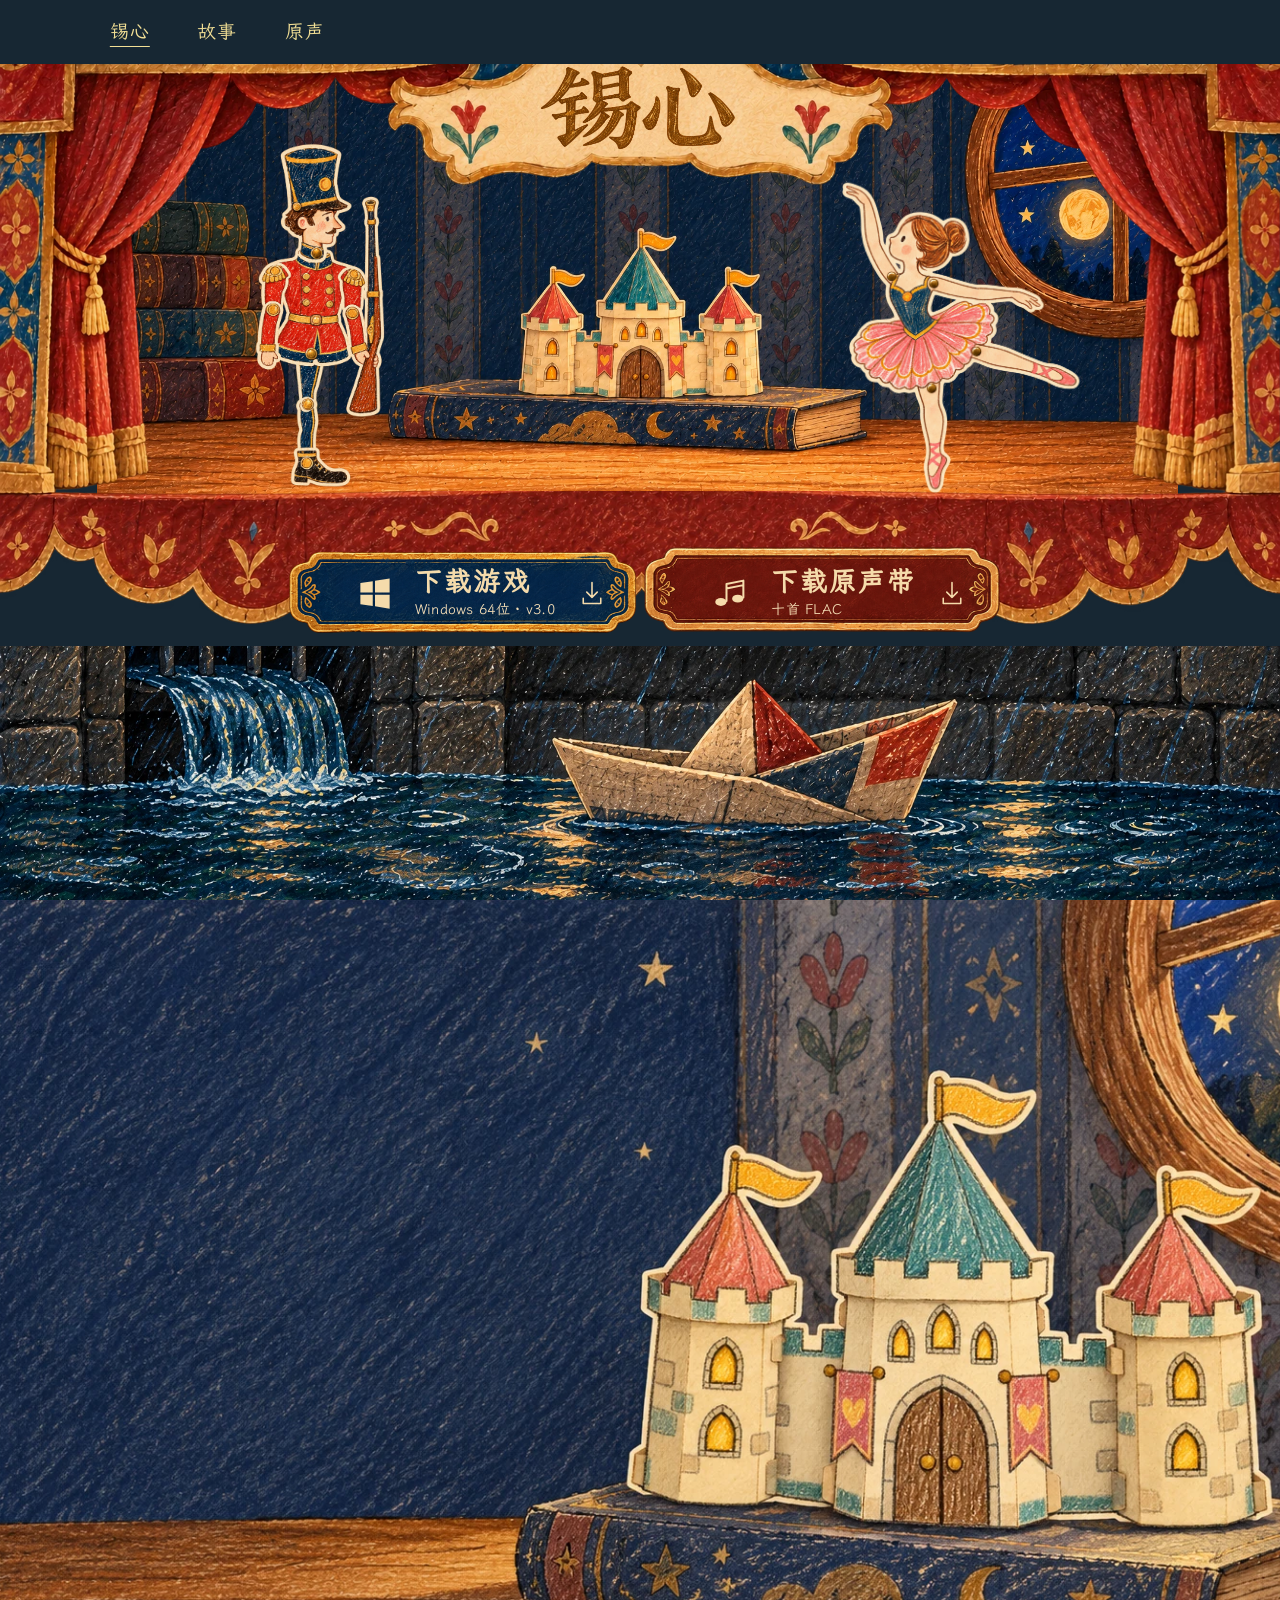
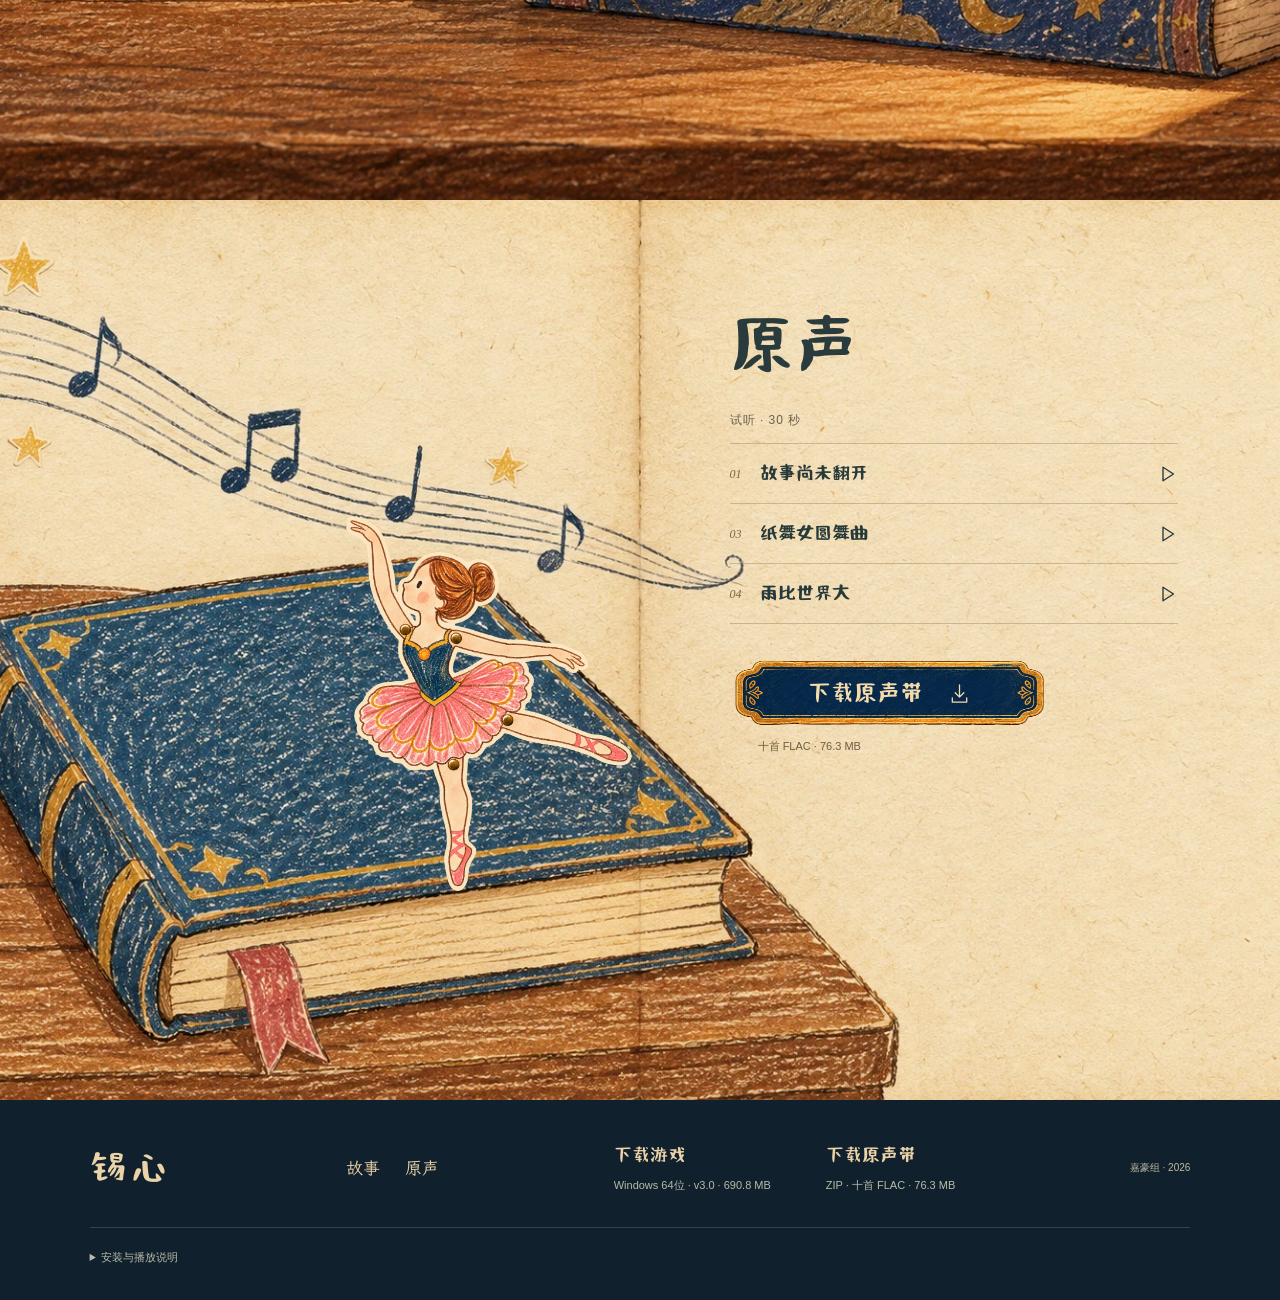
==== index.html @ aa1df41e "发布锡心游戏官网：绘本舞台、故事与十曲试听" ====
<!doctype html><html lang="zh-CN"><head><meta charset="utf-8"><meta name="viewport" content="width=device-width,initial-scale=1"><title>锡心</title><meta name="description" content="锡心 Windows 游戏与原声带下载。"><meta name="theme-color" content="#172733"><link rel="icon" href="assets/heart.webp"><link rel="preload" href="assets/fonts/nani-subset.woff2" as="font" type="font/woff2" crossorigin><link rel="stylesheet" href="style.css"><link rel="stylesheet" href="pages.css"><script src="app.js" defer></script></head><body><header class="site-header"><nav aria-label="主导航"><a href="index.html" aria-current="page">锡心</a><a href="story.html">故事</a><a href="soundtrack.html">原声</a></nav></header><a class="skip-link" href="#music">前往原声试听</a><main><div class="home-opening snap-screen"><section class="stage" id="home" aria-labelledby="game-title"><div role="img" aria-label="独腿锡兵与纸舞女，站在玩具房的纸城堡前"><picture><source srcset="assets/plates/toy-room.webp" type="image/webp"><img class="stage-room" src="assets/plates/toy-room.png" alt="" fetchpriority="high"></picture><picture><source srcset="assets/plates/soldier.webp" type="image/webp"><img class="stage-figure soldier" src="assets/plates/soldier.png" alt=""></picture><picture><source srcset="assets/plates/dancer.webp" type="image/webp"><img class="stage-figure dancer" src="assets/plates/dancer.png" alt=""></picture><picture><source srcset="assets/plates/stage-frame.webp" type="image/webp"><img class="stage-frame" src="assets/plates/stage-frame.png" alt=""></picture><picture><source srcset="assets/plates/stage-frame.webp" type="image/webp"><img class="stage-curtain curtain-left" src="assets/plates/stage-frame.png" alt=""></picture><picture><source srcset="assets/plates/stage-frame.webp" type="image/webp"><img class="stage-curtain curtain-right" src="assets/plates/stage-frame.png" alt=""></picture><div class="mobile-stage-crown" aria-hidden="true"><picture><source srcset="assets/plates/stage-frame.webp" type="image/webp"><img class="mobile-frame-crop" src="assets/plates/stage-frame.png" alt=""></picture></div></div><h1 class="stage-title" id="game-title"><span class="visually-hidden">锡心</span><picture aria-hidden="true"><source srcset="assets/theatre-title.webp" type="image/webp"><img src="assets/theatre-title.png" alt=""></picture></h1><a class="ticket ticket-game download-link" href="https://github.com/Sylvia-jiahao/tin_heart_website/releases/download/v3.0/%E9%94%A1%E5%BF%83-v3.0-%E5%AE%89%E8%A3%85%E7%A8%8B%E5%BA%8F.exe" data-download="game" download><picture><source srcset="assets/plates/game-ticket.webp" type="image/webp"><img src="assets/plates/game-ticket.png" alt=""></picture><svg class="icon system-icon" viewBox="0 0 32 32" aria-hidden="true"><path d="M3 7 14 5.5v10H3zm13-1.8L29 3v12.5H16zM3 17.5h11v10L3 26zm13 0h13V30l-13-2.2z"/></svg><span><strong>下载游戏</strong><small>Windows 64位 · v3.0</small></span><svg class="icon" viewBox="0 0 32 32" aria-hidden="true"><path d="M16 4v17m-6-6 6 6 6-6M6 22v6h20v-6"/></svg></a><a class="ticket ticket-ost download-link" href="https://github.com/Sylvia-jiahao/tin_heart_website/releases/download/v3.0/%E9%94%A1%E5%BF%83-%E6%B8%B8%E6%88%8F%E5%8E%9F%E5%A3%B0%E5%B8%A6-%E6%97%A0%E6%8D%9FFLAC.zip" data-download="soundtrack" download><picture><source srcset="assets/plates/ost-ticket.webp" type="image/webp"><img src="assets/plates/ost-ticket.png" alt=""></picture><svg class="icon music-icon" viewBox="0 0 32 32" aria-hidden="true"><path d="M12 23V8l15-3v15M12 12l15-3"/><ellipse cx="7" cy="24" rx="5" ry="3.5"/><ellipse cx="22" cy="21" rx="5" ry="3.5"/></svg><span><strong>下载原声带</strong><small>十首 FLAC</small></span><svg class="icon" viewBox="0 0 32 32" aria-hidden="true"><path d="M16 4v17m-6-6 6 6 6-6M6 22v6h20v-6"/></svg></a></section><div class="opening-water"><img src="assets/plates/sewer-preview.webp" alt="报纸船漂过灰蓝色的水道"></div></div><section class="journey snap-screen" id="journey" aria-label="纸城堡概念插画"><div class="water-peek"><img src="assets/cover-v2.webp" alt="月光下的纸城堡概念插画" loading="lazy"></div></section>
<section class="music snap-screen" id="music" aria-labelledby="music-title"><div class="music-illustration" aria-hidden="true"><img class="music-background" src="assets/music-v2.webp" alt="" loading="lazy"><picture><source srcset="assets/plates/dancer.webp" type="image/webp"><img class="music-dancer" src="assets/plates/dancer.png" alt="" loading="lazy"></picture></div><div class="music-content"><h2 id="music-title">原声</h2><p class="preview-note">试听 · 30 秒</p><div class="track-list"><button class="track" data-track="opening" aria-label="试听故事尚未翻开" aria-pressed="false"><span class="track-number">01</span><span>故事尚未翻开</span><span class="track-symbol"><svg class="icon" viewBox="0 0 32 32" aria-hidden="true"><path d="m12 7 14 9-14 9z"/></svg></span></button><button class="track" data-track="waltz" aria-label="试听纸舞女圆舞曲" aria-pressed="false"><span class="track-number">03</span><span>纸舞女圆舞曲</span><span class="track-symbol"><svg class="icon" viewBox="0 0 32 32" aria-hidden="true"><path d="m12 7 14 9-14 9z"/></svg></span></button><button class="track" data-track="rain" aria-label="试听雨比世界大" aria-pressed="false"><span class="track-number">04</span><span>雨比世界大</span><span class="track-symbol"><svg class="icon" viewBox="0 0 32 32" aria-hidden="true"><path d="m12 7 14 9-14 9z"/></svg></span></button></div><div class="player" hidden><p id="now-playing" role="status" aria-live="polite"></p><audio id="audio" controls preload="none" aria-label="原声带试听"></audio></div><a class="music-download download-link" href="https://github.com/Sylvia-jiahao/tin_heart_website/releases/download/v3.0/%E9%94%A1%E5%BF%83-%E6%B8%B8%E6%88%8F%E5%8E%9F%E5%A3%B0%E5%B8%A6-%E6%97%A0%E6%8D%9FFLAC.zip" data-download="soundtrack" download><picture><source srcset="assets/plates/game-ticket.webp" type="image/webp"><img src="assets/plates/game-ticket.png" alt="" loading="lazy"></picture><span>下载原声带</span><svg class="icon" viewBox="0 0 32 32" aria-hidden="true"><path d="M16 4v17m-6-6 6 6 6-6M6 22v6h20v-6"/></svg></a><p class="download-meta">十首 FLAC · <span class="ost-size">76.3 MB</span></p></div></section></main>
<footer><a class="footer-brand" href="#home">锡心</a><nav class="footer-pages" aria-label="页尾导航"><a href="story.html">故事</a><a href="soundtrack.html">原声</a></nav><div class="footer-downloads"><a class="download-link" data-download="game" href="https://github.com/Sylvia-jiahao/tin_heart_website/releases/download/v3.0/%E9%94%A1%E5%BF%83-v3.0-%E5%AE%89%E8%A3%85%E7%A8%8B%E5%BA%8F.exe" download>下载游戏<span>Windows 64位 · v3.0 · <span class="game-size">690.8 MB</span></span></a><a class="download-link" data-download="soundtrack" href="https://github.com/Sylvia-jiahao/tin_heart_website/releases/download/v3.0/%E9%94%A1%E5%BF%83-%E6%B8%B8%E6%88%8F%E5%8E%9F%E5%A3%B0%E5%B8%A6-%E6%97%A0%E6%8D%9FFLAC.zip" download>下载原声带<span>ZIP · 十首 FLAC · <span class="ost-size">76.3 MB</span></span></a></div><span class="credit">嘉豪组 · 2026</span><details class="install-notes"><summary>安装与播放说明</summary><p>游戏：下载后运行安装程序，按向导完成安装。<br>原声带：解压 ZIP 后播放 FLAC，封面与播放列表随包附上。</p></details></footer>
<p class="download-toast" role="status" aria-live="polite"></p></body></html>
---- style.css ----
@font-face{font-family:TinHeartHand;src:url("assets/fonts/nani-subset.woff2") format("woff2");font-display:swap}@font-face{font-family:TinHeartWen;src:url("assets/fonts/wenkai-subset.woff2") format("woff2");font-display:swap}
:root{--night:#172733;--red:#75251b;--paper:#f5dbab;--gold:#e1ad58;--brown:#704111;--hand:TinHeartHand,TinHeartWen,serif;--body:"Microsoft YaHei",sans-serif;color-scheme:dark}
*{box-sizing:border-box}html{scroll-behavior:smooth;scroll-padding-top:24px;scrollbar-color:#ad733e #172733}body{margin:0;background:var(--night);color:var(--paper);font:14px/1.8 var(--body)}a{color:inherit;text-decoration:none}button{font:inherit;color:inherit;cursor:pointer}img{display:block;max-width:100%}a,button{touch-action:manipulation;-webkit-tap-highlight-color:transparent}a:focus-visible,button:focus-visible,summary:focus-visible{outline:3px solid var(--paper);outline-offset:5px}::selection{background:#e1ad58;color:#172733}
.stage{height:min(50.441vw,80.65svh);min-height:480px;position:relative;isolation:isolate;background:#172733;overflow:visible}
.stage-room{position:absolute;left:7.57%;top:10.63%;width:84.49%;height:66.25%;object-fit:fill;z-index:0}
.stage-frame{position:absolute;inset:0;width:100%;height:100%;object-fit:fill;z-index:3;pointer-events:none}
.stage-figure{position:absolute;object-fit:contain;z-index:2;pointer-events:none}
.soldier{left:18.41%;top:20.75%;width:12.61%;height:56.5%}.dancer{left:63.3%;top:27%;width:22.07%;height:50.75%}
.stage-title{position:absolute;left:40.98%;top:9.6%;width:17.15%;height:14%;display:flex;align-items:center;justify-content:center;z-index:4;margin:0;color:var(--brown);font:normal clamp(65px,8.3vw,155px)/1 var(--hand);white-space:nowrap}
.stage-nav a{position:absolute;top:2.5%;height:4.4%;display:flex;align-items:center;justify-content:center;z-index:5;font:clamp(14px,1.55vw,25px)/1 var(--hand);min-height:32px}
.nav-home{left:8.58%;width:4.04%}.nav-journey{left:16.52%;width:4.16%}.nav-music{left:23.58%;width:4.16%}.stage-nav a:hover{color:#fff3ce}
.ticket{position:absolute;top:83.375%;width:28.12%;height:16.875%;z-index:5;display:flex;align-items:center;justify-content:center;gap:clamp(12px,1.4vw,24px);text-align:left;transition:filter .2s,translate .2s}
.ticket-game{left:22.13%}.ticket-ost{left:50.13%}.ticket>img{position:absolute;inset:0;width:100%;height:100%;z-index:-1;object-fit:fill}.ticket:hover{filter:brightness(1.12);translate:0 -3px}.ticket strong{font:normal clamp(19px,2.1vw,34px)/1.2 var(--hand)}.ticket small{display:block;font:clamp(9px,.85vw,13px)/1.7 var(--body);letter-spacing:.02em;margin-top:3px;color:#f6deb6}.icon{width:27px;height:27px;fill:none;stroke:currentColor;stroke-width:1.8;stroke-linecap:round;stroke-linejoin:round;flex-shrink:0}
.water-peek{height:19.35svh;min-height:120px;position:relative;overflow:hidden;background:#1d2a30}.water-peek img{width:100%;height:100%;object-fit:cover;object-position:center 48%}
@media(max-width:760px){.stage{height:82svh;min-height:610px;max-height:820px}.stage-room{left:5%;width:90%;height:67%;top:10%;object-fit:cover;object-position:51%}.stage-title{left:26%;top:8%;width:48%;height:16%;font-size:64px}.stage-nav a{top:1.1%;height:44px;font-size:17px}.nav-home{left:9%;width:15%}.nav-journey{left:39%;width:16%}.nav-music{left:75%;width:16%}.soldier{left:14%;top:auto;bottom:24%;width:28%;height:43%}.dancer{left:48%;top:auto;bottom:24%;width:43%;height:40%}.ticket{left:12%;width:76%;height:11%;top:auto;gap:15px}.ticket-game{bottom:10.6%}.ticket-ost{bottom:-.1%}.ticket strong{font-size:23px}.ticket small{font-size:9px;margin-top:2px}.ticket .icon{width:23px;height:23px}.water-peek{height:18svh;min-height:130px}.water-peek img{object-position:57% 48%}}
@media(prefers-reduced-motion:reduce){html{scroll-behavior:auto}*,*::before,*::after{animation:none!important;transition:none!important}}

.stage-nav a{font-family:TinHeartWen,serif;color:#f2df95;letter-spacing:1px}.nav-home:after{content:"";position:absolute;bottom:-4px;left:8%;width:84%;height:1px;background:#d9ae58}.stage-title{color:#824a0c}.ticket{display:grid;grid-template-columns:36px 1fr 28px;column-gap:22px;padding:0 14%;box-sizing:border-box}.ticket strong{font-family:TinHeartWen,serif;line-height:1.1;white-space:nowrap;letter-spacing:1px}.ticket small{font:clamp(10px,1.1vw,18px)/1.1 Georgia,TinHeartWen,serif;margin-top:3px;white-space:nowrap}.ticket .icon{width:100%;max-width:36px;height:auto;aspect-ratio:1}.system-icon{fill:currentColor;stroke:none}.music-icon ellipse{fill:currentColor;stroke:none}.ticket{padding:0 3.8vw}@media(max-width:760px){.ticket{grid-template-columns:25px 1fr 22px;column-gap:14px;padding:0 13%;}.ticket small{font-size:11px}.ticket strong{font-size:23px}.stage-nav a{letter-spacing:0}.nav-home:after{bottom:2px}}

.stage-nav a{font-family:TinHeartWen,serif;font-size:clamp(14px,1.5vw,25px)}.ticket{padding:0 2.9vw 0 5.74vw}.ticket strong{font-family:TinHeartWen,serif;letter-spacing:2px}@media(max-width:760px){.stage-nav a{font-size:17px}.ticket{padding:0 13%}.ticket strong{letter-spacing:0}}

main{overflow-x:clip}.stage picture,.music-illustration picture{display:contents}.ticket img{position:absolute;inset:0;width:100%;height:100%;z-index:-1;object-fit:fill}.skip-link{position:fixed;top:-80px;left:20px;z-index:40;padding:10px 18px;background:var(--paper);color:var(--night)}.skip-link:focus{top:10px}
.journey{background:#172733}.journey-nav{display:flex;align-items:center;justify-content:space-between;max-width:1120px;margin:auto;padding:36px 40px 42px;gap:40px}.journey-nav h2{font:normal 42px/1.2 var(--hand);margin:0}.art-open{display:flex;align-items:center;gap:28px;border:0;background:none;padding:12px 0;color:#efcf9b;font:22px/1.4 var(--hand)}.art-open:hover{color:#fff0cd}.art-open .icon{width:20px;height:20px}
.music{position:relative;isolation:isolate;height:85svh;min-height:720px;max-height:920px;background:#f1e4c2;color:#293b3c;overflow:hidden;color-scheme:light}.music-illustration{position:absolute;inset:0;z-index:-1}.music-background{position:absolute;inset:0;width:100%;height:100%;object-fit:cover}.music-dancer{position:absolute;height:44%;width:auto;left:24%;bottom:22%;object-fit:contain}.music-content{position:absolute;left:57%;right:8%;top:12%}.music h2{font:normal 64px/1.2 var(--hand);margin:0 0 25px}.preview-note{font-size:12px;color:#6a604b;letter-spacing:1px;margin:0 0 12px}.track-list{border-top:1px solid #92795366}.track{display:flex;align-items:center;width:100%;text-align:left;gap:18px;padding:16px 0;background:none;border:0;border-bottom:1px solid #92795366;color:#273a3a;font:18px/1.5 var(--hand);min-height:60px}.track:hover,.track.is-playing{color:#9a3829}.track-number{font:italic 12px/1 Georgia,serif;color:#7c6545}.track-symbol{margin-left:auto;display:flex}.track-symbol .icon{width:24px;height:24px}.player{margin-top:12px}.player p{font:12px/1.4 var(--body);margin:0 0 7px;color:#65523b}.player audio{width:100%;height:34px;accent-color:#8d3528}.music-download{display:flex;align-items:center;justify-content:center;position:relative;isolation:isolate;width:min(100%,320px);min-height:86px;gap:25px;color:var(--paper);font:23px/1 var(--hand);margin:26px 0 0;transition:filter .2s}.music-download img{position:absolute;inset:0;width:100%;height:100%;object-fit:fill;z-index:-1}.music-download picture{display:contents}.music-download .icon{width:23px;height:23px}.music-download:hover{filter:brightness(1.12)}.download-meta{font:11px/1.5 var(--body);color:#6e5d42;margin:2px 0 0 28px}
footer{display:flex;align-items:center;justify-content:space-between;flex-wrap:wrap;gap:32px;padding:42px 7% 27px;background:#10212d;color:#ecd2a8}.footer-brand{font:normal 36px/1 var(--hand);letter-spacing:5px}.footer-downloads{display:flex;gap:55px}.footer-downloads>a{font:18px/1.5 var(--hand)}.footer-downloads>a:hover{color:#fff2d8}.footer-downloads>a>span{display:block;color:#b9baa9;font:10px/1.7 var(--body);margin-top:7px}.credit{font-size:10px;color:#c0baa2}.install-notes{flex-basis:100%;border-top:1px solid #b39b7244;padding-top:15px;color:#b9baa9}.install-notes summary{font-size:11px;cursor:pointer;width:max-content;min-height:30px;padding:5px 0;list-style-position:inside}.install-notes p{font-size:12px;line-height:2;color:#d0c2a6;margin:8px 0}
dialog{width:min(1200px,94vw);max-height:94svh;overflow:auto;background:#152834;color:var(--paper);border:1px solid #b7986377;padding:18px 24px 10px}dialog::backdrop{background:#08151bea}.dialog-heading{display:flex;align-items:center;justify-content:space-between;gap:20px;margin-bottom:14px}.dialog-heading h2{font:normal 26px/1.3 var(--hand);margin:0}.dialog-heading button,.dialog-bottom button{display:grid;place-items:center;min-width:44px;min-height:44px;background:none;border:0;color:var(--paper)}.dialog-heading button:hover,.dialog-bottom button:hover{color:var(--gold)}.lightbox-image{width:100%;max-height:72svh;object-fit:contain}.dialog-bottom{display:flex;align-items:center;justify-content:space-between;margin-top:7px}.dialog-bottom p{font-size:10px;color:#c6b594;margin:0;letter-spacing:2px}.download-toast{position:fixed;bottom:22px;left:50%;transform:translate(-50%,14px);background:#10212df5;color:#f5dbab;border:1px solid #cfac7280;padding:12px 20px;margin:0;z-index:30;max-width:90vw;opacity:0;pointer-events:none;transition:opacity .25s,transform .25s;font-size:12px;text-align:center}.download-toast.show{opacity:1;transform:translate(-50%,0)}

@media(max-width:1050px) and (min-width:761px){.music-content{left:56%;right:5%}.music h2{font-size:55px}.track{font-size:17px;gap:11px}.footer-downloads{gap:30px}.journey-nav{padding-left:7%;padding-right:7%}}
@media(max-width:760px){.journey-nav{padding:30px 24px 34px;gap:15px 25px;flex-wrap:wrap}.journey-nav h2{width:100%;font-size:35px;margin-bottom:4px}.art-open{font-size:19px;gap:15px;min-height:48px}.art-open .icon{width:18px;height:18px}.music{height:1020px;min-height:1020px;max-height:none}.music-content{top:45px;left:26px;right:26px}.music h2{font-size:54px;margin-bottom:18px}.preview-note{font-size:11px;margin-bottom:8px}.track{font-size:19px;min-height:60px;padding:14px 0}.music-download{margin-top:20px;width:290px;min-height:83px;font-size:23px}.download-meta{font-size:10px;margin-top:1px}.music-illustration{top:auto;bottom:0;height:420px}.music-background{object-position:18%}.music-dancer{height:58%;left:25%;bottom:15%}.player audio{height:36px}.player p{font-size:11px}.footer-downloads{flex-basis:100%;gap:28px;justify-content:space-between;order:3}.footer-downloads>a{font-size:19px}.footer-downloads>a>span{font-size:9px;line-height:1.8;max-width:160px}.credit{font-size:10px}footer{padding:32px 25px 22px;gap:25px}.footer-brand{font-size:31px}.install-notes{order:4}.install-notes p{font-size:11px}.download-toast{width:88vw;font-size:11px;line-height:1.7}dialog{padding:12px 15px 7px}.dialog-heading h2{font-size:23px}.lightbox-image{max-height:70svh}}
@media(prefers-reduced-motion:reduce){.play-opening .stage-frame{animation:none}.download-toast{transition:none}}

source{display:none!important}.mobile-stage-crown{display:none}
@media(min-width:761px) and (max-width:1050px){.music-dancer{left:9%;height:38%;bottom:24%}}
@media(max-width:760px){.stage-frame{clip-path:inset(24% 0 0 0)}.mobile-stage-crown{display:block;position:absolute;left:0;right:0;top:0;height:24%;overflow:hidden;z-index:3;pointer-events:none}.mobile-frame-crop{position:absolute;top:0;left:-75%;width:250%;max-width:none;height:auto}.stage-title{top:6.5%;height:14%}.music{height:910px;min-height:910px}.music.has-player{height:1000px;min-height:1000px}}

.footer-downloads>a>span{font-size:11px}.download-meta,.dialog-bottom p{font-size:11px}@media(max-width:760px){.footer-downloads>a>span,.download-meta{font-size:11px}}

/* Rectangular atlas partitions reuse the original transparent frame unchanged. */
.stage-frame{mask:linear-gradient(#000 0 0) top/100% 30% no-repeat,linear-gradient(#000 0 0) bottom/100% 24% no-repeat}
.stage-curtain{position:absolute;inset:0;width:100%;height:100%;object-fit:fill;z-index:3;pointer-events:none}
.curtain-left{clip-path:inset(30% 82% 24% 0)}.curtain-right{clip-path:inset(30% 0 24% 82%)}
.play-opening .curtain-left{animation:curtain-left-open 1.1s cubic-bezier(.16,1,.3,1) both}.play-opening .curtain-right{animation:curtain-right-open 1.1s cubic-bezier(.16,1,.3,1) both}
@keyframes curtain-left-open{from{transform:translateX(12px)}to{transform:translateX(0)}}@keyframes curtain-right-open{from{transform:translateX(-12px)}to{transform:translateX(0)}}
.stage-nav a,.ticket strong{font-family:TinHeartWen,serif;font-weight:600}
@media(min-width:761px) and (max-width:1050px){.ticket{grid-template-columns:23px minmax(0,1fr) 18px;column-gap:8px;padding-left:3.2vw;padding-right:2.5vw}.ticket strong{font-size:clamp(17px,2.1vw,22px);letter-spacing:0}.ticket small{font-size:11px}.ticket .icon{max-width:23px}}
@media(max-width:760px){.stage-frame{clip-path:none;mask:linear-gradient(#000 0 0) bottom/100% 24% no-repeat}.curtain-left{clip-path:inset(17% 82% 24% 0)}.curtain-right{clip-path:inset(17% 0 24% 82%)}.stage-nav a,.ticket strong{font-weight:400}}
@media(prefers-reduced-motion:reduce){.play-opening .stage-curtain{animation:none}}

.visually-hidden{position:absolute;width:1px;height:1px;padding:0;margin:-1px;overflow:hidden;clip-path:inset(50%);white-space:nowrap;border:0}.stage-title picture{display:contents}.stage-title img{width:100%;height:100%;object-fit:contain;transform:scale(1.2)}
---- pages.css ----
/* Native page stops: no wheel interception or nested scrolling containers. */
html{scroll-snap-type:y mandatory;scroll-padding-top:0}
.site-header{position:fixed;inset:0 0 auto;z-index:30;height:64px;background:#172733;color:#f2df95;padding:0 8.58%;display:flex;align-items:center}
.site-header nav{display:flex;align-items:center;gap:clamp(28px,3.7vw,60px);font:clamp(17px,1.5vw,25px)/1 TinHeartWen,serif;letter-spacing:1px}
.site-header a{min-height:44px;display:flex;align-items:center;position:relative}
.site-header a[aria-current=page]{text-decoration:underline;text-underline-offset:8px;text-decoration-thickness:1px}
.site-header a:hover{color:#fff3ce}
.site-header a:focus-visible{outline:3px solid #f5dbab;outline-offset:4px}
@media(max-width:760px){.site-header{height:56px;padding:0 8%}.site-header nav{font-size:17px;gap:35px}}
.snap-screen,body>footer{scroll-snap-align:start;scroll-snap-stop:always}
.home-opening{min-height:100svh;display:flex;flex-direction:column}
.opening-water{flex:1;min-height:130px;position:relative;overflow:hidden}
.opening-water img{position:absolute;width:100%;height:100%;object-fit:cover;object-position:57% 55%}
.journey.snap-screen{min-height:100svh;display:flex;flex-direction:column}
.journey.snap-screen .water-peek{height:auto;flex:1;min-height:55svh}
.journey.snap-screen .water-peek img{position:absolute;inset:0;object-position:center}
.journey-nav{width:100%;flex-wrap:wrap;gap:20px 35px}
.collection-links{display:flex;gap:32px;font:20px/1.5 TinHeartWen,serif}
.collection-links a{padding:8px 0;text-decoration:underline;text-underline-offset:7px;text-decoration-thickness:1px}
.collection-links a:hover{color:#fff3ce}
.music.snap-screen{min-height:100svh;max-height:none}
.nav-art{left:16.52%;width:4.8%}.nav-story{left:24.4%;width:4.8%}.stage-nav .nav-music{left:32.3%;width:4.8%}
.footer-pages{display:flex;gap:25px;font:17px/1.5 TinHeartWen,serif}
.footer-pages a{padding:8px 0}.footer-pages a:hover{text-decoration:underline;text-underline-offset:6px}
.collection-page{--page-gutter:clamp(25px,6vw,105px);font-family:TinHeartWen,serif;background:var(--night)}
.collection-header{position:fixed;z-index:15;top:0;left:0;width:100%;height:76px;background:#172733;color:var(--paper);border-bottom:1px solid #e1ad5833;display:flex;align-items:center;justify-content:space-between;padding:0 var(--page-gutter);gap:28px}
.collection-brand{font:30px/1 var(--hand);white-space:nowrap}
.collection-header nav{display:flex;gap:clamp(20px,3.3vw,54px);align-items:center;font-size:18px}
.collection-header nav a{min-height:44px;display:flex;align-items:center;white-space:nowrap}
.collection-header [aria-current=page]{color:var(--gold);text-decoration:underline;text-underline-offset:8px}
.collection-header .header-download{font-size:15px;color:var(--gold)}
.folio-opening{min-height:100svh;padding:110px var(--page-gutter) 35px;display:flex;flex-direction:column;gap:22px}
.folio-heading{display:flex;align-items:baseline;justify-content:space-between;gap:25px}
.collection-page h1{font:normal clamp(48px,6vw,86px)/1.2 var(--hand);margin:0}
.folio-heading p{font-size:18px;margin:0;line-height:1.8}
.gallery-picture{border:0;padding:0;background:none;display:block;cursor:zoom-in;width:100%;color:inherit;font:inherit;text-align:left}
.gallery-picture img{width:100%;height:100%;object-fit:cover}
.folio-opening .gallery-picture{flex:1;min-height:280px;position:relative}
.folio-opening .gallery-picture img{position:absolute;inset:0;object-fit:cover}
.folio-caption{display:flex;justify-content:space-between;gap:20px;color:#d9bf94;font-size:13px;margin:0}
.paper-spread{min-height:100svh;padding:110px var(--page-gutter) 55px;background:var(--paper);color:#293b3c}
.collection-page h2{font:normal clamp(35px,4.4vw,64px)/1.3 var(--hand);margin:0 0 22px}
.character-heading{display:flex;align-items:baseline;justify-content:space-between;gap:35px}.character-heading p{font-size:18px;margin:0}
.character-pair{display:grid;grid-template-columns:1fr 1fr;gap:8%;max-width:1100px;margin:30px auto 0}
.character-pair figure{margin:0;text-align:center}.character-pair img{height:52svh;min-height:290px;width:100%;object-fit:contain}.character-pair figcaption{font-size:24px;margin-top:15px}
.character-pair small{display:block;font-size:15px;margin-top:5px;color:#594f3c}
.detail-spread{min-height:100svh;padding:110px var(--page-gutter) 60px;display:flex;flex-direction:column;justify-content:center}
.detail-grid{display:grid;grid-template-columns:1.1fr 1fr 1fr;gap:30px;margin-top:25px}
.detail-grid figure{margin:0}.detail-window{height:44svh;min-height:240px;overflow:hidden;background:#f5dbab;position:relative}
.detail-window img{position:absolute;max-width:none}.detail-crayon img{height:180%;width:auto;left:-160%;top:-45%}.detail-paper img{height:210%;width:auto;left:-8%;top:-2%}.detail-joint img{height:280%;width:auto;left:-34%;top:-60%}
.detail-grid figcaption{font-size:23px;margin-top:18px}.detail-grid small{font-size:15px;display:block;margin-top:6px;color:#d4c6ac}
.art-landscape{min-height:100svh;padding:110px var(--page-gutter) 35px;display:flex;flex-direction:column;gap:20px}
.art-landscape .gallery-picture{position:relative;flex:1;min-height:320px}.art-landscape .gallery-picture img{position:absolute;inset:0;object-fit:contain}
.page-turn{min-height:45svh;padding:75px var(--page-gutter);display:flex;align-items:center;justify-content:space-between;gap:30px;background:#75251b}
.page-turn h2{margin:0}.page-turn a{font-size:25px;min-height:50px;display:flex;align-items:center;gap:20px}.page-turn a:hover{text-decoration:underline;text-underline-offset:8px}
.story-page{background:#f5dbab;color:#293b3c}
.book-spread{min-height:100svh;padding:115px var(--page-gutter) 65px;display:grid;grid-template-columns:minmax(0,.8fr) minmax(0,1.2fr);gap:7%;align-items:center}
.story-copy{max-width:29em}.story-copy h1{font-size:clamp(45px,4.8vw,72px);margin-bottom:25px}.story-copy h2{font-size:clamp(36px,4vw,56px)}
.story-copy p{font-size:clamp(18px,1.65vw,24px);line-height:2.05;margin:0 0 18px;letter-spacing:.03em;text-wrap:pretty}
.story-copy .source-note{font-size:14px;color:#64593e;margin-top:25px}
.story-puppets{height:65svh;max-height:650px;position:relative;background:none}
.story-puppets .story-soldier{position:absolute;left:2%;bottom:4%;height:90%;width:40%;object-fit:contain}
.story-puppets .story-dancer{position:absolute;right:0;bottom:12%;height:76%;width:60%;object-fit:contain}
.book-image{width:100%;max-height:72svh;object-fit:contain}
.book-spread.night-spread{background:#172733;color:#f5dbab}
.wide-story{min-height:100svh;position:relative;display:flex;flex-direction:column;background:#172733;color:#f5dbab}
.wide-story>img{width:100%;height:66svh;object-fit:cover;object-position:center 60%}
.wide-story .story-copy{padding:40px var(--page-gutter) 55px;max-width:none;display:grid;grid-template-columns:1fr 1.4fr;gap:7%;align-items:baseline}
.wide-story .story-copy p{margin:0;font-size:21px}
.story-colophon{max-width:760px;margin:auto;padding:125px 30px 90px;min-height:75svh;text-align:center}
.story-colophon p{font-size:19px;line-height:2}.story-colophon a{text-decoration:underline;text-underline-offset:5px}
.story-colophon .source-note{font-size:13px;margin-top:35px;color:#64593e}
.soundtrack-page{background:#f5dbab;color:#293b3c}
.album-layout{min-height:100svh;padding:125px var(--page-gutter) 75px;display:grid;grid-template-columns:minmax(0,1fr) minmax(0,1fr);gap:8%;align-items:start}
.album-sleeve{position:sticky;top:110px}.album-sleeve h1{margin-bottom:25px}.album-cover{max-width:450px;width:100%;height:auto}.album-edition{font-size:14px;margin:18px 0 0;color:#64593e}
.album-sleeve .music-download{margin-top:20px}.album-sleeve .download-meta{margin:8px 0 0}
.album-tracks{padding-top:15px}.album-tracks .preview-note{margin-bottom:18px}.album-tracks .track{font-family:TinHeartWen,serif;gap:18px}.track-duration{font:13px/1 Georgia,serif;margin-left:auto;color:#64593e}.album-tracks .track-symbol{margin-left:8px}
.album-tracks .player{position:sticky;bottom:0;background:#f5dbab;padding:15px 0;z-index:3}
.album-credits{border-top:1px solid #92795366;margin-top:25px;padding-top:20px;font-size:13px;line-height:1.9;color:#64593e}.album-credits p{margin:0 0 9px}
.collection-page footer{font-family:var(--body)}
.paper-spread :is(a,button,summary,audio):focus-visible,.story-page main :is(a,button,summary,audio):focus-visible,.soundtrack-page main :is(a,button,summary,audio):focus-visible,.music :is(a,button,summary,audio):focus-visible{outline:3px solid #293b3c;outline-offset:5px}
@media(max-width:1000px) and (min-width:761px){.collection-header{padding:0 30px}.collection-header nav{gap:26px}.collection-header .header-download{display:none}.book-spread{gap:5%;grid-template-columns:1fr 1.1fr}.story-copy p{font-size:20px}.detail-grid{gap:18px}.album-layout{gap:6%}.album-tracks .track{gap:12px;font-size:17px}}
@media(max-width:760px){html{scroll-snap-type:y proximity}.home-opening{min-height:100svh}.stage-nav .nav-home{left:4%;width:18%}.stage-nav .nav-art{left:28%;width:18%}.stage-nav .nav-story{left:52%;width:18%}.stage-nav .nav-music{left:76%;width:18%}.stage-nav a{font-size:16px}.journey-nav{padding:25px}.collection-links{gap:25px;flex-basis:100%;font-size:18px}.music.snap-screen{min-height:910px}.collection-header{height:68px;padding:0 22px;gap:22px}.collection-brand{font-size:26px}.collection-header nav{gap:22px;font-size:16px}.collection-header .header-download{display:none}.folio-opening,.paper-spread,.detail-spread,.art-landscape{padding-top:100px}.folio-heading{display:block}.folio-heading p{font-size:17px;margin-top:15px}.folio-opening .gallery-picture{min-height:50svh}.folio-caption{font-size:12px}.character-heading{display:block}.character-heading p{font-size:17px}.character-pair{gap:15px;margin-top:35px}.character-pair img{height:43svh;min-height:240px}.character-pair figcaption{font-size:22px}.character-pair small{font-size:13px}.detail-spread{min-height:auto}.detail-grid{grid-template-columns:1fr;gap:40px}.detail-window{height:46svh;min-height:260px}.detail-crayon img{height:180%;width:auto;left:-180%;top:-45%}.detail-paper img{height:230%;left:5%}.detail-joint img{left:-10%}.detail-grid small{font-size:15px}.art-landscape{min-height:85svh}.page-turn{display:block;min-height:40svh;padding-top:60px;padding-bottom:60px}.page-turn a{margin-top:30px;font-size:23px}.book-spread{padding-top:100px;padding-bottom:50px;grid-template-columns:1fr;gap:25px;min-height:100svh}.story-copy{max-width:none}.story-copy p{font-size:20px;line-height:1.95}.story-copy h1{font-size:49px}.story-copy h2{font-size:40px}.story-puppets{height:45svh;min-height:290px;max-width:460px;width:100%;margin:auto}.book-image{max-height:52svh}.wide-story>img{height:52svh}.wide-story .story-copy{display:block;padding:32px 25px 45px}.wide-story .story-copy p{font-size:20px}.wide-story .story-copy h2{margin-bottom:18px}.story-colophon{padding-top:95px}.album-layout{display:block;padding-top:100px}.album-sleeve{position:static}.album-sleeve h1{font-size:56px}.album-cover{max-width:420px}.album-tracks{padding-top:45px}.album-tracks .track{font-size:19px}.album-credits{font-size:13px}.footer-pages{gap:28px;flex-basis:100%;order:2}.page-turn h2{font-size:38px}}
@media(prefers-reduced-motion:reduce){html{scroll-snap-type:none;scroll-behavior:auto}.snap-screen,body>footer{scroll-snap-stop:normal}}

@media(max-width:760px){.folio-opening .gallery-picture img{object-fit:contain}.wide-story{justify-content:center;padding-top:85px}.wide-story>img{height:auto;aspect-ratio:1.6;object-fit:contain}.wide-story .story-copy{padding-bottom:65px}}
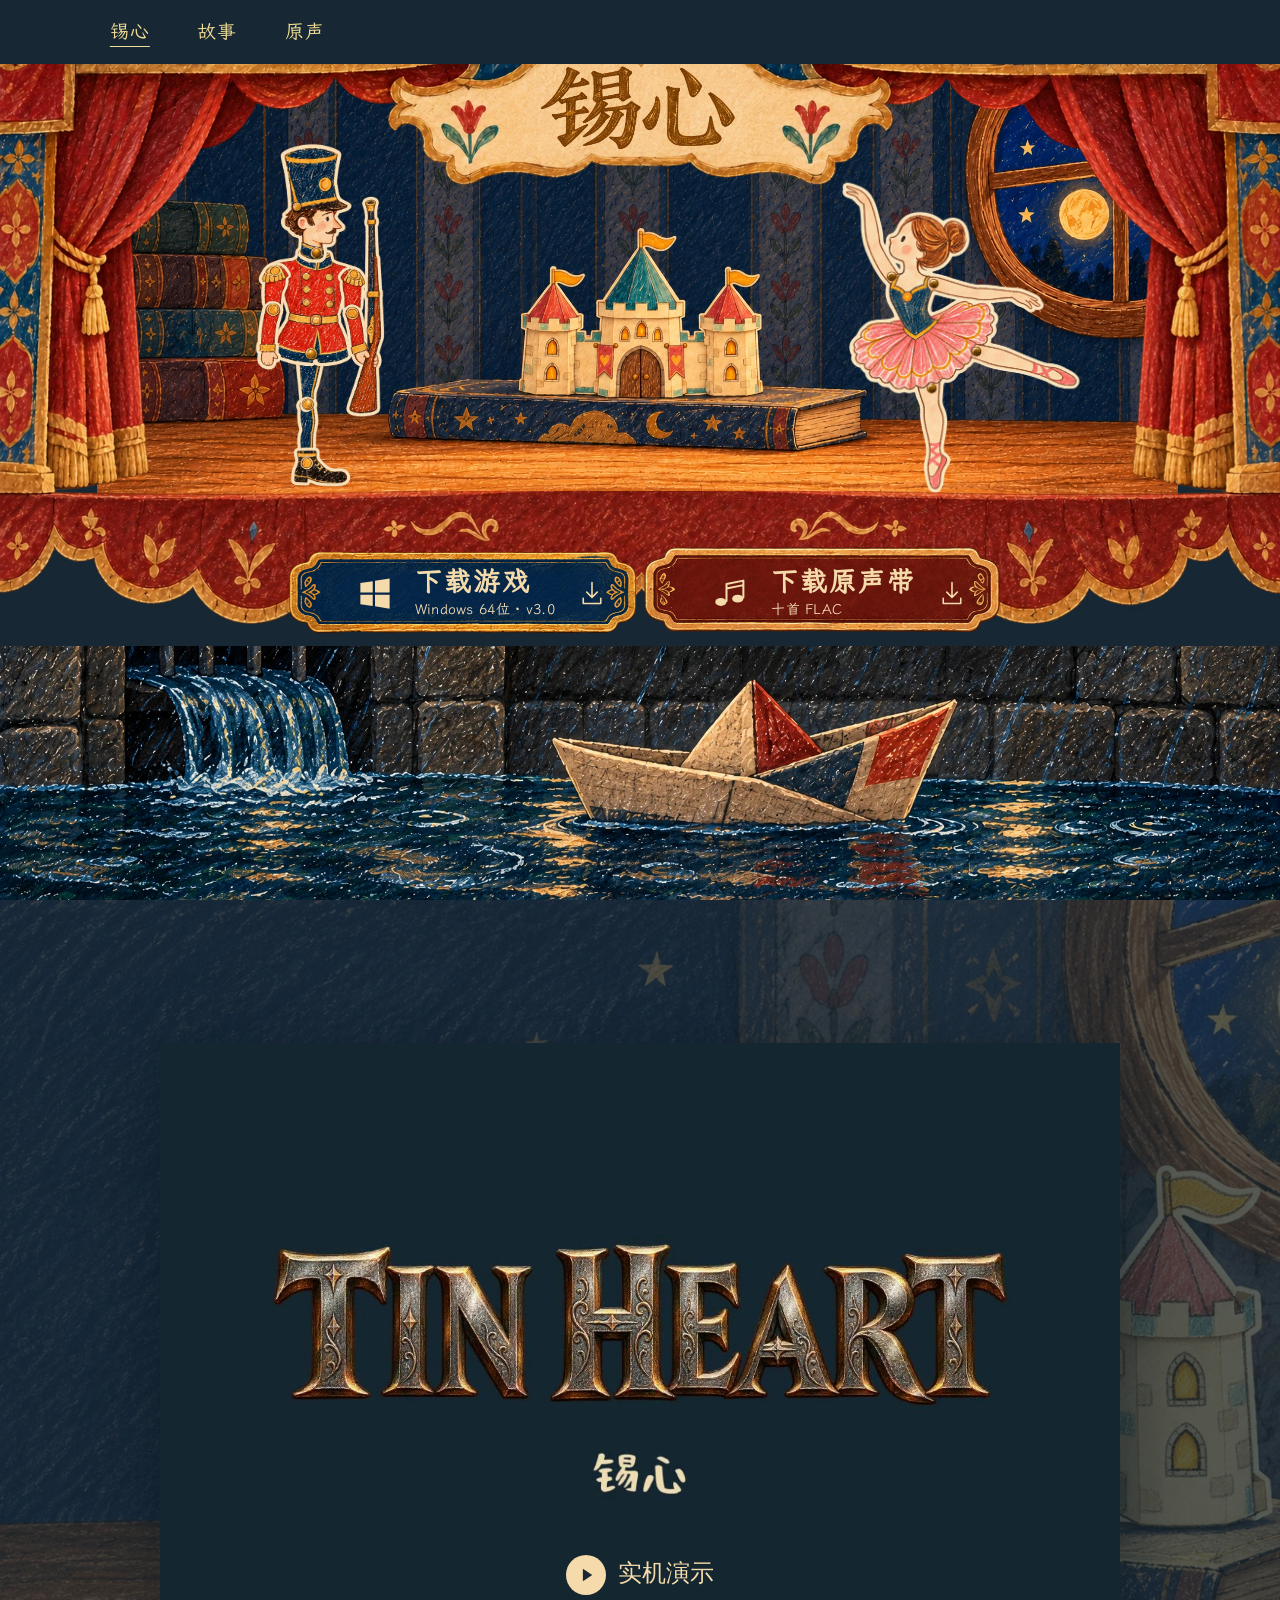
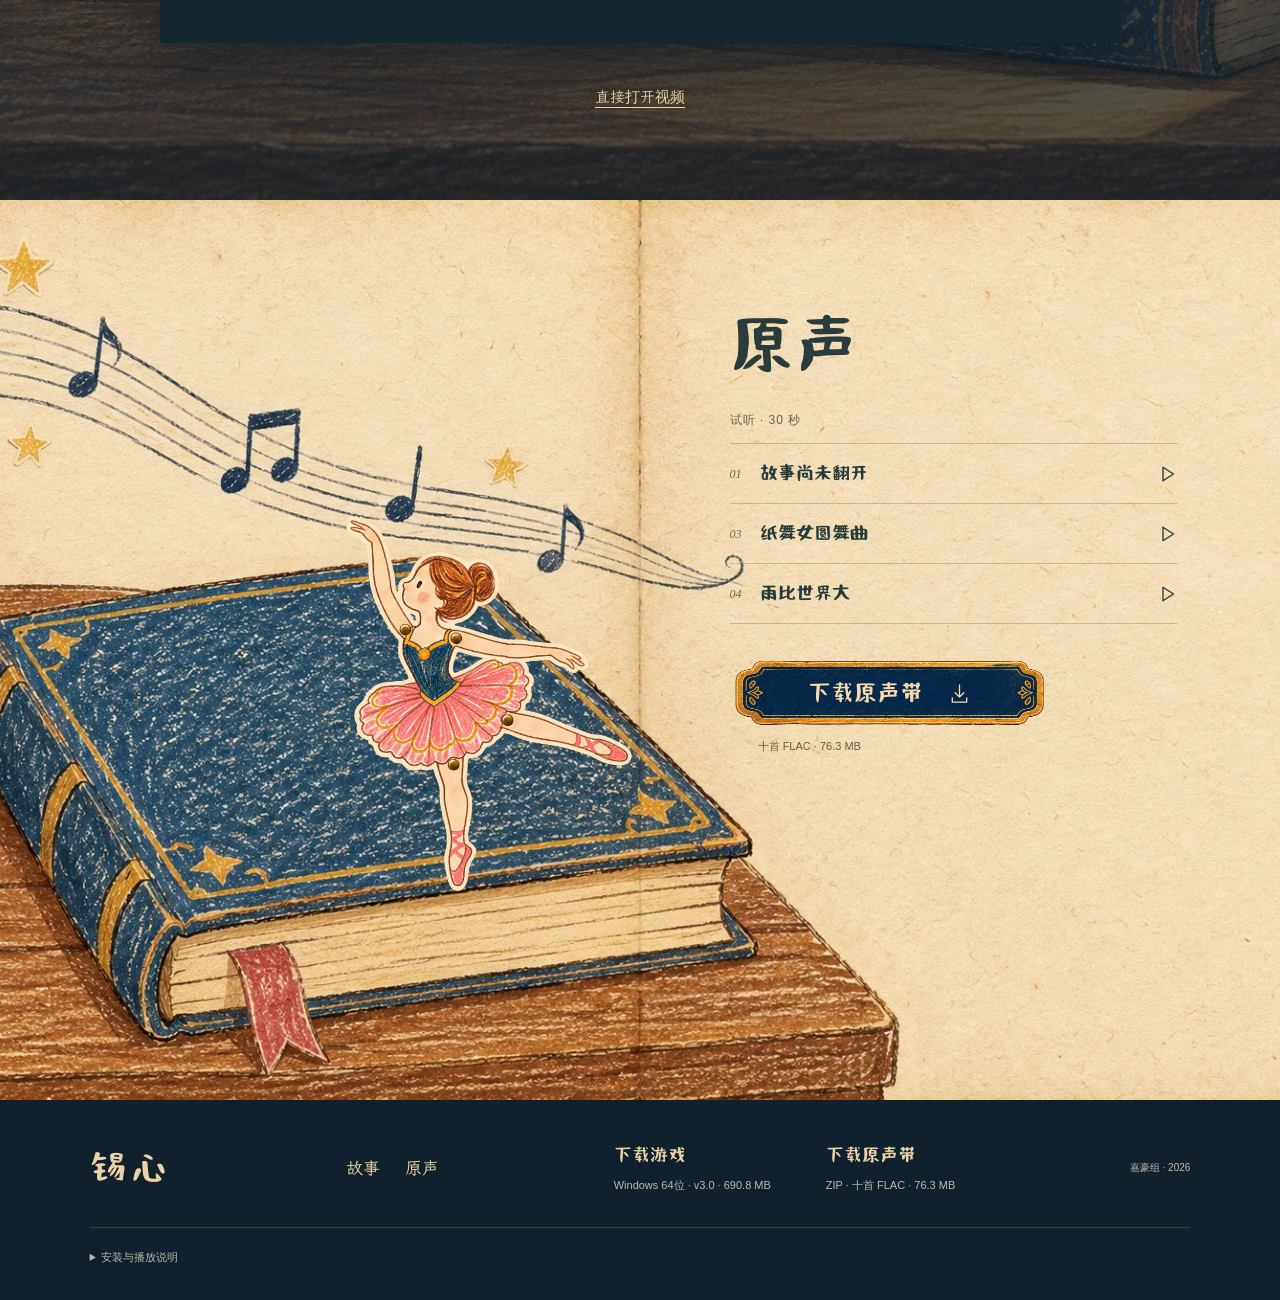
==== commit e5ffa32a: "官网第二屏加入六章实机预告" ====
--- a/index.html
+++ b/index.html
@@ -1,4 +1,4 @@
-<!doctype html><html lang="zh-CN"><head><meta charset="utf-8"><meta name="viewport" content="width=device-width,initial-scale=1"><title>锡心</title><meta name="description" content="锡心 Windows 游戏与原声带下载。"><meta name="theme-color" content="#172733"><link rel="icon" href="assets/heart.webp"><link rel="preload" href="assets/fonts/nani-subset.woff2" as="font" type="font/woff2" crossorigin><link rel="stylesheet" href="style.css"><link rel="stylesheet" href="pages.css"><script src="app.js" defer></script></head><body><header class="site-header"><nav aria-label="主导航"><a href="index.html" aria-current="page">锡心</a><a href="story.html">故事</a><a href="soundtrack.html">原声</a></nav></header><a class="skip-link" href="#music">前往原声试听</a><main><div class="home-opening snap-screen"><section class="stage" id="home" aria-labelledby="game-title"><div role="img" aria-label="独腿锡兵与纸舞女，站在玩具房的纸城堡前"><picture><source srcset="assets/plates/toy-room.webp" type="image/webp"><img class="stage-room" src="assets/plates/toy-room.png" alt="" fetchpriority="high"></picture><picture><source srcset="assets/plates/soldier.webp" type="image/webp"><img class="stage-figure soldier" src="assets/plates/soldier.png" alt=""></picture><picture><source srcset="assets/plates/dancer.webp" type="image/webp"><img class="stage-figure dancer" src="assets/plates/dancer.png" alt=""></picture><picture><source srcset="assets/plates/stage-frame.webp" type="image/webp"><img class="stage-frame" src="assets/plates/stage-frame.png" alt=""></picture><picture><source srcset="assets/plates/stage-frame.webp" type="image/webp"><img class="stage-curtain curtain-left" src="assets/plates/stage-frame.png" alt=""></picture><picture><source srcset="assets/plates/stage-frame.webp" type="image/webp"><img class="stage-curtain curtain-right" src="assets/plates/stage-frame.png" alt=""></picture><div class="mobile-stage-crown" aria-hidden="true"><picture><source srcset="assets/plates/stage-frame.webp" type="image/webp"><img class="mobile-frame-crop" src="assets/plates/stage-frame.png" alt=""></picture></div></div><h1 class="stage-title" id="game-title"><span class="visually-hidden">锡心</span><picture aria-hidden="true"><source srcset="assets/theatre-title.webp" type="image/webp"><img src="assets/theatre-title.png" alt=""></picture></h1><a class="ticket ticket-game download-link" href="https://github.com/Sylvia-jiahao/tin_heart_website/releases/download/v3.0/%E9%94%A1%E5%BF%83-v3.0-%E5%AE%89%E8%A3%85%E7%A8%8B%E5%BA%8F.exe" data-download="game" download><picture><source srcset="assets/plates/game-ticket.webp" type="image/webp"><img src="assets/plates/game-ticket.png" alt=""></picture><svg class="icon system-icon" viewBox="0 0 32 32" aria-hidden="true"><path d="M3 7 14 5.5v10H3zm13-1.8L29 3v12.5H16zM3 17.5h11v10L3 26zm13 0h13V30l-13-2.2z"/></svg><span><strong>下载游戏</strong><small>Windows 64位 · v3.0</small></span><svg class="icon" viewBox="0 0 32 32" aria-hidden="true"><path d="M16 4v17m-6-6 6 6 6-6M6 22v6h20v-6"/></svg></a><a class="ticket ticket-ost download-link" href="https://github.com/Sylvia-jiahao/tin_heart_website/releases/download/v3.0/%E9%94%A1%E5%BF%83-%E6%B8%B8%E6%88%8F%E5%8E%9F%E5%A3%B0%E5%B8%A6-%E6%97%A0%E6%8D%9FFLAC.zip" data-download="soundtrack" download><picture><source srcset="assets/plates/ost-ticket.webp" type="image/webp"><img src="assets/plates/ost-ticket.png" alt=""></picture><svg class="icon music-icon" viewBox="0 0 32 32" aria-hidden="true"><path d="M12 23V8l15-3v15M12 12l15-3"/><ellipse cx="7" cy="24" rx="5" ry="3.5"/><ellipse cx="22" cy="21" rx="5" ry="3.5"/></svg><span><strong>下载原声带</strong><small>十首 FLAC</small></span><svg class="icon" viewBox="0 0 32 32" aria-hidden="true"><path d="M16 4v17m-6-6 6 6 6-6M6 22v6h20v-6"/></svg></a></section><div class="opening-water"><img src="assets/plates/sewer-preview.webp" alt="报纸船漂过灰蓝色的水道"></div></div><section class="journey snap-screen" id="journey" aria-label="纸城堡概念插画"><div class="water-peek"><img src="assets/cover-v2.webp" alt="月光下的纸城堡概念插画" loading="lazy"></div></section>
-<section class="music snap-screen" id="music" aria-labelledby="music-title"><div class="music-illustration" aria-hidden="true"><img class="music-background" src="assets/music-v2.webp" alt="" loading="lazy"><picture><source srcset="assets/plates/dancer.webp" type="image/webp"><img class="music-dancer" src="assets/plates/dancer.png" alt="" loading="lazy"></picture></div><div class="music-content"><h2 id="music-title">原声</h2><p class="preview-note">试听 · 30 秒</p><div class="track-list"><button class="track" data-track="opening" aria-label="试听故事尚未翻开" aria-pressed="false"><span class="track-number">01</span><span>故事尚未翻开</span><span class="track-symbol"><svg class="icon" viewBox="0 0 32 32" aria-hidden="true"><path d="m12 7 14 9-14 9z"/></svg></span></button><button class="track" data-track="waltz" aria-label="试听纸舞女圆舞曲" aria-pressed="false"><span class="track-number">03</span><span>纸舞女圆舞曲</span><span class="track-symbol"><svg class="icon" viewBox="0 0 32 32" aria-hidden="true"><path d="m12 7 14 9-14 9z"/></svg></span></button><button class="track" data-track="rain" aria-label="试听雨比世界大" aria-pressed="false"><span class="track-number">04</span><span>雨比世界大</span><span class="track-symbol"><svg class="icon" viewBox="0 0 32 32" aria-hidden="true"><path d="m12 7 14 9-14 9z"/></svg></span></button></div><div class="player" hidden><p id="now-playing" role="status" aria-live="polite"></p><audio id="audio" controls preload="none" aria-label="原声带试听"></audio></div><a class="music-download download-link" href="https://github.com/Sylvia-jiahao/tin_heart_website/releases/download/v3.0/%E9%94%A1%E5%BF%83-%E6%B8%B8%E6%88%8F%E5%8E%9F%E5%A3%B0%E5%B8%A6-%E6%97%A0%E6%8D%9FFLAC.zip" data-download="soundtrack" download><picture><source srcset="assets/plates/game-ticket.webp" type="image/webp"><img src="assets/plates/game-ticket.png" alt="" loading="lazy"></picture><span>下载原声带</span><svg class="icon" viewBox="0 0 32 32" aria-hidden="true"><path d="M16 4v17m-6-6 6 6 6-6M6 22v6h20v-6"/></svg></a><p class="download-meta">十首 FLAC · <span class="ost-size">76.3 MB</span></p></div></section></main>
-<footer><a class="footer-brand" href="#home">锡心</a><nav class="footer-pages" aria-label="页尾导航"><a href="story.html">故事</a><a href="soundtrack.html">原声</a></nav><div class="footer-downloads"><a class="download-link" data-download="game" href="https://github.com/Sylvia-jiahao/tin_heart_website/releases/download/v3.0/%E9%94%A1%E5%BF%83-v3.0-%E5%AE%89%E8%A3%85%E7%A8%8B%E5%BA%8F.exe" download>下载游戏<span>Windows 64位 · v3.0 · <span class="game-size">690.8 MB</span></span></a><a class="download-link" data-download="soundtrack" href="https://github.com/Sylvia-jiahao/tin_heart_website/releases/download/v3.0/%E9%94%A1%E5%BF%83-%E6%B8%B8%E6%88%8F%E5%8E%9F%E5%A3%B0%E5%B8%A6-%E6%97%A0%E6%8D%9FFLAC.zip" download>下载原声带<span>ZIP · 十首 FLAC · <span class="ost-size">76.3 MB</span></span></a></div><span class="credit">嘉豪组 · 2026</span><details class="install-notes"><summary>安装与播放说明</summary><p>游戏：下载后运行安装程序，按向导完成安装。<br>原声带：解压 ZIP 后播放 FLAC，封面与播放列表随包附上。</p></details></footer>
+<!doctype html><html lang="zh-CN"><head><meta charset="utf-8"><meta name="viewport" content="width=device-width,initial-scale=1"><title>锡心</title><meta name="description" content="锡心 Windows 游戏与原声带下载。"><meta name="theme-color" content="#172733"><link rel="icon" href="assets/heart.webp"><link rel="preload" href="assets/fonts/nani-subset.woff2" as="font" type="font/woff2" crossorigin><link rel="stylesheet" href="style.css"><link rel="stylesheet" href="pages.css"><script src="app.js" defer></script></head><body><header class="site-header"><nav aria-label="主导航"><a href="index.html" aria-current="page">锡心</a><a href="story.html">故事</a><a href="soundtrack.html">原声</a></nav></header><a class="skip-link" href="#music">前往原声试听</a><main><div class="home-opening snap-screen"><section class="stage" id="home" aria-labelledby="game-title"><div role="img" aria-label="独腿锡兵与纸舞女，站在玩具房的纸城堡前"><picture><source srcset="assets/plates/toy-room.webp" type="image/webp"><img class="stage-room" src="assets/plates/toy-room.png" alt="" fetchpriority="high"></picture><picture><source srcset="assets/plates/soldier.webp" type="image/webp"><img class="stage-figure soldier" src="assets/plates/soldier.png" alt=""></picture><picture><source srcset="assets/plates/dancer.webp" type="image/webp"><img class="stage-figure dancer" src="assets/plates/dancer.png" alt=""></picture><picture><source srcset="assets/plates/stage-frame.webp" type="image/webp"><img class="stage-frame" src="assets/plates/stage-frame.png" alt=""></picture><picture><source srcset="assets/plates/stage-frame.webp" type="image/webp"><img class="stage-curtain curtain-left" src="assets/plates/stage-frame.png" alt=""></picture><picture><source srcset="assets/plates/stage-frame.webp" type="image/webp"><img class="stage-curtain curtain-right" src="assets/plates/stage-frame.png" alt=""></picture><div class="mobile-stage-crown" aria-hidden="true"><picture><source srcset="assets/plates/stage-frame.webp" type="image/webp"><img class="mobile-frame-crop" src="assets/plates/stage-frame.png" alt=""></picture></div></div><h1 class="stage-title" id="game-title"><span class="visually-hidden">锡心</span><picture aria-hidden="true"><source srcset="assets/theatre-title.webp" type="image/webp"><img src="assets/theatre-title.png" alt=""></picture></h1><a class="ticket ticket-game download-link" href="https://github.com/Sylvia-jiahao/tin_heart_website/releases/download/v3.0/TinHeart-v3.0-Setup.exe" data-download="game" download><picture><source srcset="assets/plates/game-ticket.webp" type="image/webp"><img src="assets/plates/game-ticket.png" alt=""></picture><svg class="icon system-icon" viewBox="0 0 32 32" aria-hidden="true"><path d="M3 7 14 5.5v10H3zm13-1.8L29 3v12.5H16zM3 17.5h11v10L3 26zm13 0h13V30l-13-2.2z"/></svg><span><strong>下载游戏</strong><small>Windows 64位 · v3.0</small></span><svg class="icon" viewBox="0 0 32 32" aria-hidden="true"><path d="M16 4v17m-6-6 6 6 6-6M6 22v6h20v-6"/></svg></a><a class="ticket ticket-ost download-link" href="https://github.com/Sylvia-jiahao/tin_heart_website/releases/download/v3.0/TinHeart-OST-FLAC.zip" data-download="soundtrack" download><picture><source srcset="assets/plates/ost-ticket.webp" type="image/webp"><img src="assets/plates/ost-ticket.png" alt=""></picture><svg class="icon music-icon" viewBox="0 0 32 32" aria-hidden="true"><path d="M12 23V8l15-3v15M12 12l15-3"/><ellipse cx="7" cy="24" rx="5" ry="3.5"/><ellipse cx="22" cy="21" rx="5" ry="3.5"/></svg><span><strong>下载原声带</strong><small>十首 FLAC</small></span><svg class="icon" viewBox="0 0 32 32" aria-hidden="true"><path d="M16 4v17m-6-6 6 6 6-6M6 22v6h20v-6"/></svg></a></section><div class="opening-water"><img src="assets/plates/sewer-preview.webp" alt="报纸船漂过灰蓝色的水道"></div></div><section class="journey snap-screen trailer-section" id="journey" aria-label="实机演示"><div class="water-peek" aria-hidden="true"><img src="assets/cover-v2.webp" alt="" loading="lazy"></div><div class="trailer-content"><div class="trailer-frame"><video id="trailer" width="960" height="600" poster="assets/video/tinheart-trailer-v2-poster.jpg" preload="none" playsinline controls data-src="assets/video/tinheart-trailer-v2.mp4" aria-label="锡心实机演示，约56秒"></video><button class="trailer-start" type="button" hidden aria-label="播放锡心实机演示"><svg viewBox="0 0 32 32" aria-hidden="true"><path d="m11 6 15 10-15 10z"/></svg><span>实机演示</span></button></div><p class="trailer-status" role="status" aria-live="polite"></p><a class="trailer-direct" href="assets/video/tinheart-trailer-v2.mp4">直接打开视频</a></div></section>
+<section class="music snap-screen" id="music" aria-labelledby="music-title"><div class="music-illustration" aria-hidden="true"><img class="music-background" src="assets/music-v2.webp" alt="" loading="lazy"><picture><source srcset="assets/plates/dancer.webp" type="image/webp"><img class="music-dancer" src="assets/plates/dancer.png" alt="" loading="lazy"></picture></div><div class="music-content"><h2 id="music-title">原声</h2><p class="preview-note">试听 · 30 秒</p><div class="track-list"><button class="track" data-track="opening" aria-label="试听故事尚未翻开" aria-pressed="false"><span class="track-number">01</span><span>故事尚未翻开</span><span class="track-symbol"><svg class="icon" viewBox="0 0 32 32" aria-hidden="true"><path d="m12 7 14 9-14 9z"/></svg></span></button><button class="track" data-track="waltz" aria-label="试听纸舞女圆舞曲" aria-pressed="false"><span class="track-number">03</span><span>纸舞女圆舞曲</span><span class="track-symbol"><svg class="icon" viewBox="0 0 32 32" aria-hidden="true"><path d="m12 7 14 9-14 9z"/></svg></span></button><button class="track" data-track="rain" aria-label="试听雨比世界大" aria-pressed="false"><span class="track-number">04</span><span>雨比世界大</span><span class="track-symbol"><svg class="icon" viewBox="0 0 32 32" aria-hidden="true"><path d="m12 7 14 9-14 9z"/></svg></span></button></div><div class="player" hidden><p id="now-playing" role="status" aria-live="polite"></p><audio id="audio" controls preload="none" aria-label="原声带试听"></audio></div><a class="music-download download-link" href="https://github.com/Sylvia-jiahao/tin_heart_website/releases/download/v3.0/TinHeart-OST-FLAC.zip" data-download="soundtrack" download><picture><source srcset="assets/plates/game-ticket.webp" type="image/webp"><img src="assets/plates/game-ticket.png" alt="" loading="lazy"></picture><span>下载原声带</span><svg class="icon" viewBox="0 0 32 32" aria-hidden="true"><path d="M16 4v17m-6-6 6 6 6-6M6 22v6h20v-6"/></svg></a><p class="download-meta">十首 FLAC · <span class="ost-size">76.3 MB</span></p></div></section></main>
+<footer><a class="footer-brand" href="#home">锡心</a><nav class="footer-pages" aria-label="页尾导航"><a href="story.html">故事</a><a href="soundtrack.html">原声</a></nav><div class="footer-downloads"><a class="download-link" data-download="game" href="https://github.com/Sylvia-jiahao/tin_heart_website/releases/download/v3.0/TinHeart-v3.0-Setup.exe" download>下载游戏<span>Windows 64位 · v3.0 · <span class="game-size">690.8 MB</span></span></a><a class="download-link" data-download="soundtrack" href="https://github.com/Sylvia-jiahao/tin_heart_website/releases/download/v3.0/TinHeart-OST-FLAC.zip" download>下载原声带<span>ZIP · 十首 FLAC · <span class="ost-size">76.3 MB</span></span></a></div><span class="credit">嘉豪组 · 2026</span><details class="install-notes"><summary>安装与播放说明</summary><p>游戏：下载后运行安装程序，按向导完成安装。<br>原声带：解压 ZIP 后播放 FLAC，封面与播放列表随包附上。</p></details></footer>
 <p class="download-toast" role="status" aria-live="polite"></p></body></html>
--- a/pages.css
+++ b/pages.css
@@ -84,3 +84,22 @@
 @media(prefers-reduced-motion:reduce){html{scroll-snap-type:none;scroll-behavior:auto}.snap-screen,body>footer{scroll-snap-stop:normal}}
 
 @media(max-width:760px){.folio-opening .gallery-picture img{object-fit:contain}.wide-story{justify-content:center;padding-top:85px}.wide-story>img{height:auto;aspect-ratio:1.6;object-fit:contain}.wide-story .story-copy{padding-bottom:65px}}
+
+/* Actual gameplay, kept inside the second page stop. */
+.journey.trailer-section{position:relative;justify-content:center;align-items:center;padding:88px 6vw 32px;isolation:isolate}
+.journey.trailer-section .water-peek{position:absolute;inset:0;min-height:0;height:100%;z-index:-2}
+.trailer-section:after{content:"";position:absolute;inset:0;background:#172733b8;z-index:-1}
+.trailer-content{width:min(100%,960px,calc((100svh - 160px)*1.6));text-align:center}
+.trailer-frame{position:relative;background:#172733;box-shadow:0 18px 60px #08151d80}
+.trailer-frame video{display:block;width:100%;height:auto;aspect-ratio:8/5;object-fit:contain;color-scheme:dark}
+.trailer-start{position:absolute;inset:0;display:flex;align-items:flex-end;justify-content:center;flex-direction:row;gap:12px;padding:0 20px 5%;background:transparent;color:#f5dbab;border:0;cursor:pointer;font:24px/1.3 TinHeartWen,serif}
+.trailer-start[hidden]{display:none}
+.trailer-start span{padding-bottom:6px}
+.trailer-start svg{width:40px;height:40px;padding:10px;background:#f5dbab;fill:#172733;border-radius:50%;transition:transform .2s}
+.trailer-start:hover svg{transform:scale(1.1)}
+.trailer-start:focus-visible{outline:3px solid #f5dbab;outline-offset:6px}
+.trailer-status{font:16px/1.6 TinHeartWen,serif;color:#f5dbab;min-height:26px;margin:12px 0 0}
+.trailer-direct{display:inline-block;color:#f5dbab;font:15px/1.5 TinHeartWen,serif;text-decoration:underline;text-underline-offset:5px;padding:5px}
+.trailer-direct:focus-visible{outline:3px solid #f5dbab;outline-offset:3px}
+@media(max-width:760px){.journey.trailer-section{padding:80px 6vw 28px}.trailer-content{width:100%}.trailer-start{font-size:20px}.trailer-start svg{width:32px;height:32px;padding:8px}.trailer-start span{font-size:18px;padding-bottom:4px}.trailer-status{font-size:15px}}
+@media(prefers-reduced-motion:reduce){.trailer-start svg{transition:none}}
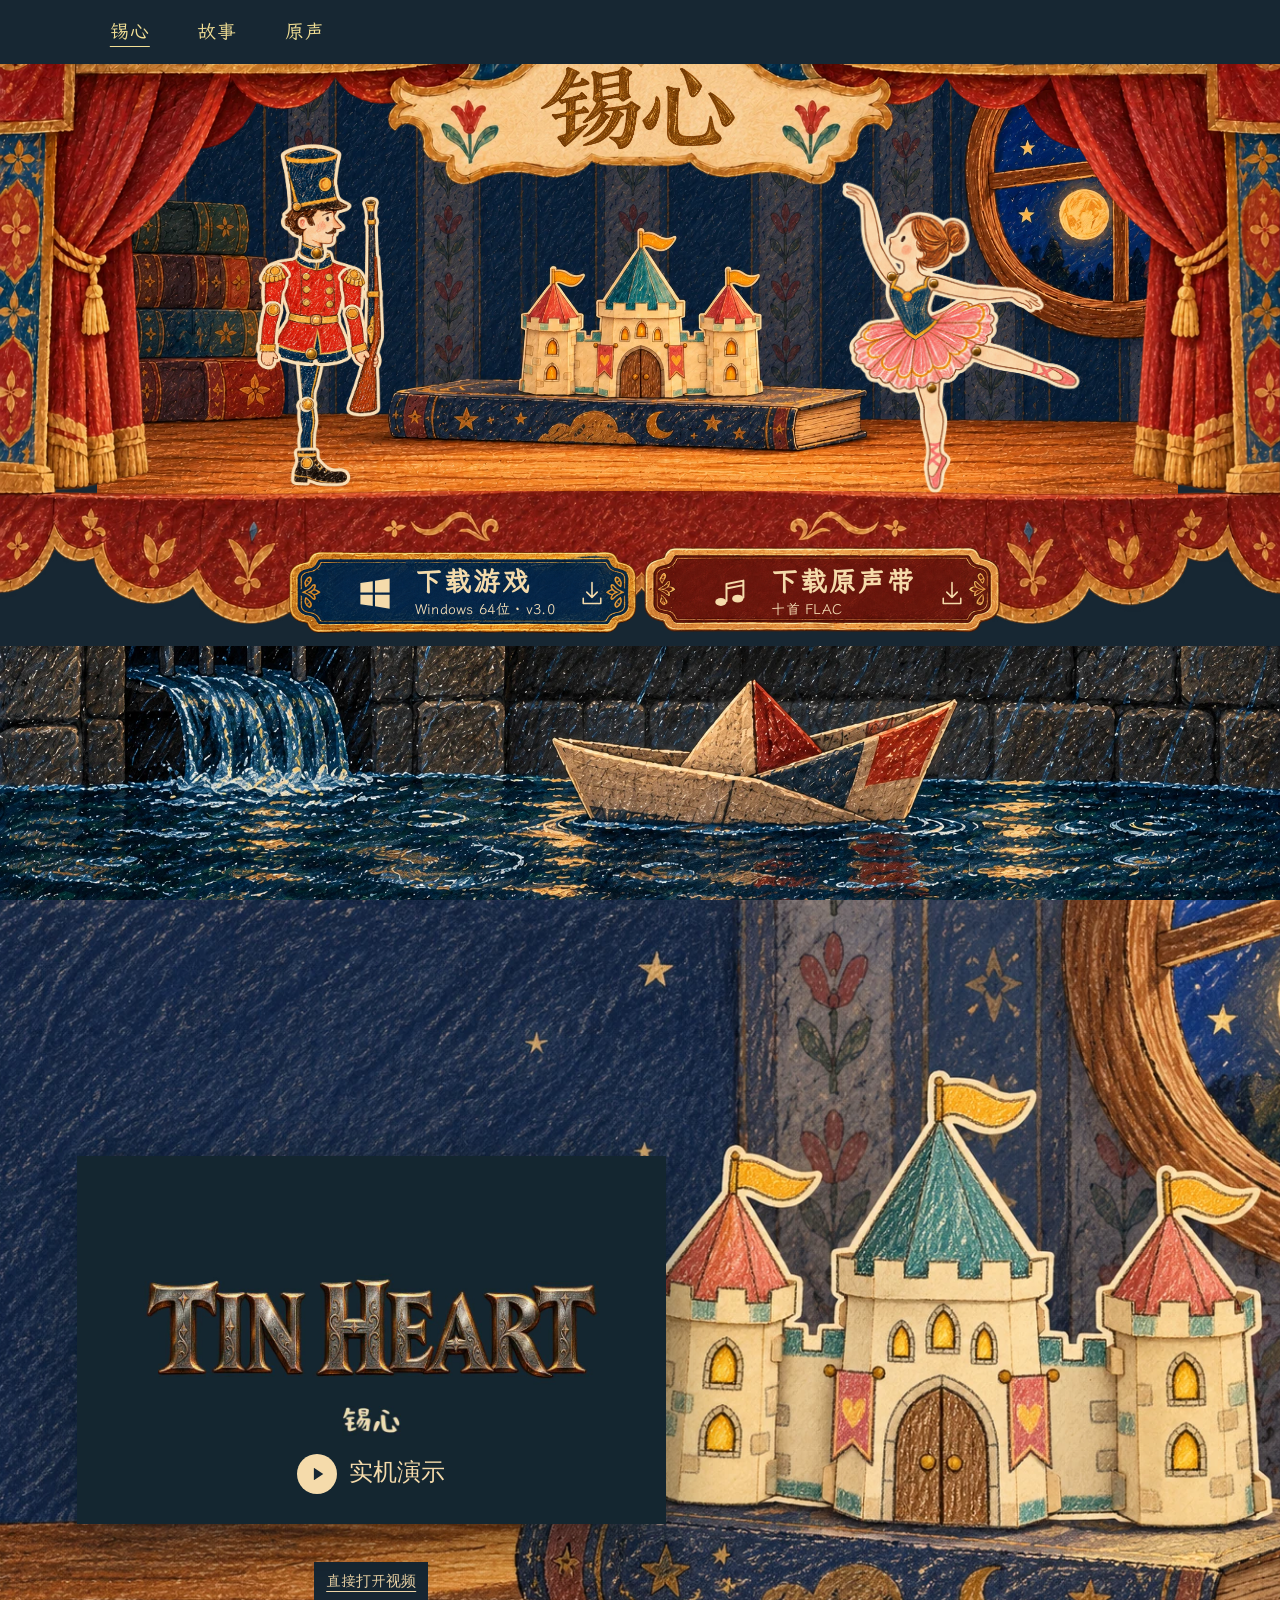
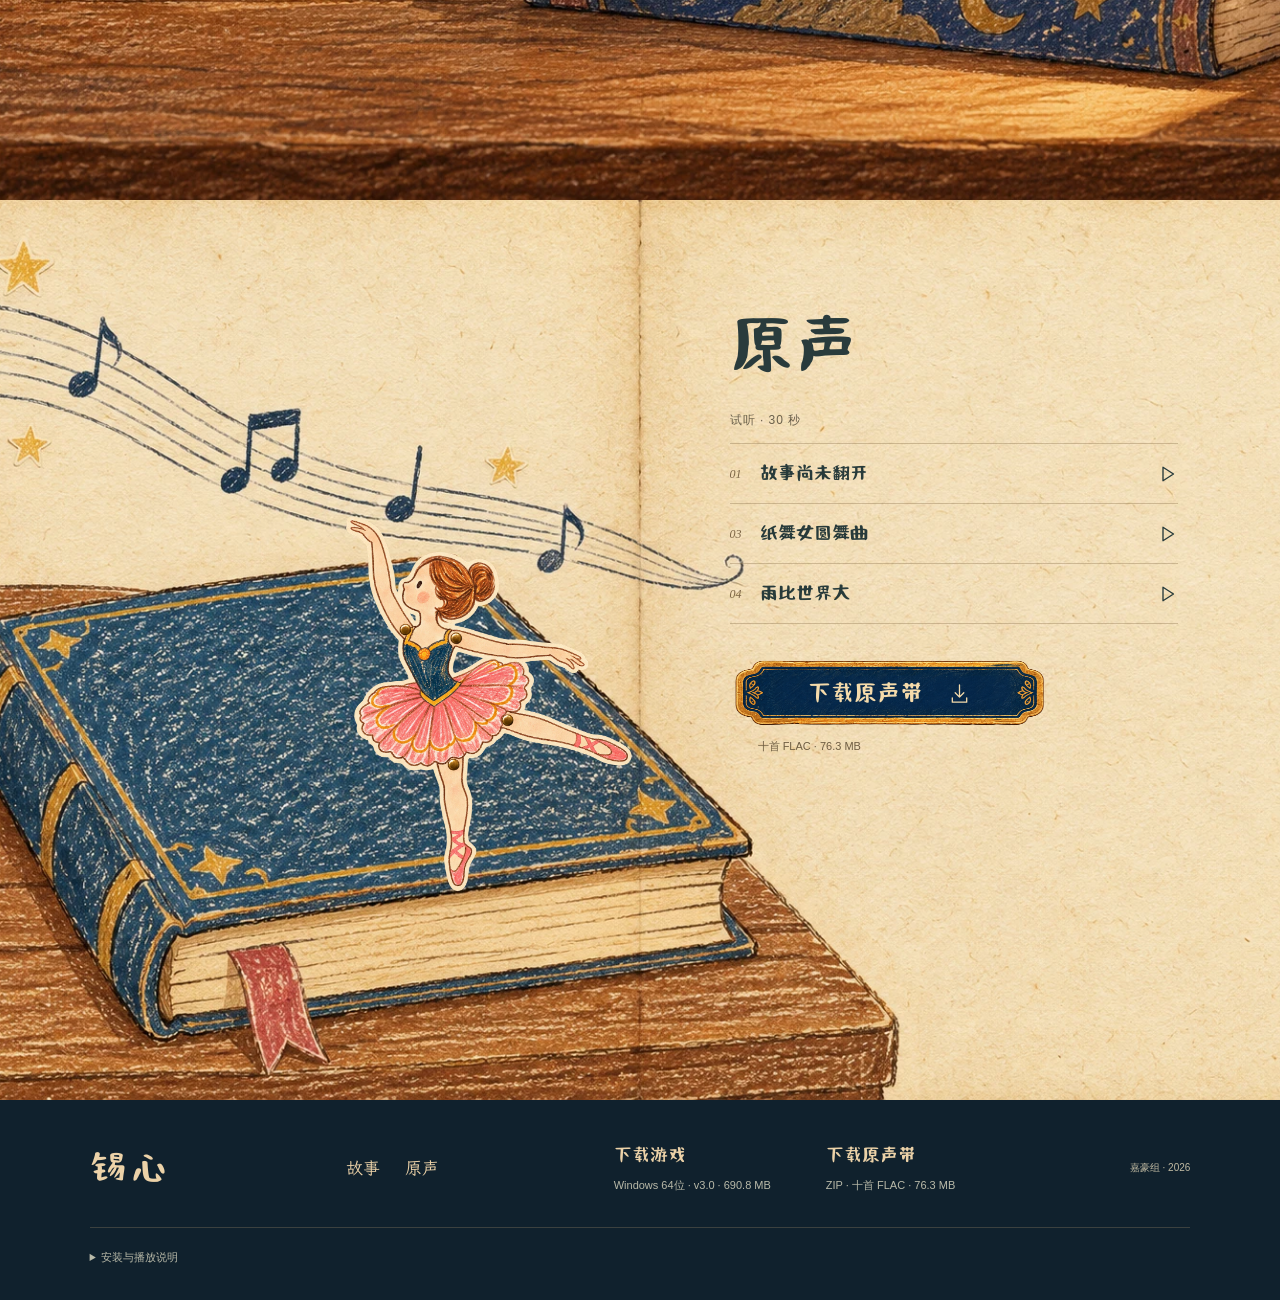
==== commit d59a2796: "首页样式增加版本标记，避免沿用旧视频布局缓存" ====
--- a/index.html
+++ b/index.html
@@ -1,4 +1,4 @@
-<!doctype html><html lang="zh-CN"><head><meta charset="utf-8"><meta name="viewport" content="width=device-width,initial-scale=1"><title>锡心</title><meta name="description" content="锡心 Windows 游戏与原声带下载。"><meta name="theme-color" content="#172733"><link rel="icon" href="assets/heart.webp"><link rel="preload" href="assets/fonts/nani-subset.woff2" as="font" type="font/woff2" crossorigin><link rel="stylesheet" href="style.css"><link rel="stylesheet" href="pages.css"><script src="app.js" defer></script></head><body><header class="site-header"><nav aria-label="主导航"><a href="index.html" aria-current="page">锡心</a><a href="story.html">故事</a><a href="soundtrack.html">原声</a></nav></header><a class="skip-link" href="#music">前往原声试听</a><main><div class="home-opening snap-screen"><section class="stage" id="home" aria-labelledby="game-title"><div role="img" aria-label="独腿锡兵与纸舞女，站在玩具房的纸城堡前"><picture><source srcset="assets/plates/toy-room.webp" type="image/webp"><img class="stage-room" src="assets/plates/toy-room.png" alt="" fetchpriority="high"></picture><picture><source srcset="assets/plates/soldier.webp" type="image/webp"><img class="stage-figure soldier" src="assets/plates/soldier.png" alt=""></picture><picture><source srcset="assets/plates/dancer.webp" type="image/webp"><img class="stage-figure dancer" src="assets/plates/dancer.png" alt=""></picture><picture><source srcset="assets/plates/stage-frame.webp" type="image/webp"><img class="stage-frame" src="assets/plates/stage-frame.png" alt=""></picture><picture><source srcset="assets/plates/stage-frame.webp" type="image/webp"><img class="stage-curtain curtain-left" src="assets/plates/stage-frame.png" alt=""></picture><picture><source srcset="assets/plates/stage-frame.webp" type="image/webp"><img class="stage-curtain curtain-right" src="assets/plates/stage-frame.png" alt=""></picture><div class="mobile-stage-crown" aria-hidden="true"><picture><source srcset="assets/plates/stage-frame.webp" type="image/webp"><img class="mobile-frame-crop" src="assets/plates/stage-frame.png" alt=""></picture></div></div><h1 class="stage-title" id="game-title"><span class="visually-hidden">锡心</span><picture aria-hidden="true"><source srcset="assets/theatre-title.webp" type="image/webp"><img src="assets/theatre-title.png" alt=""></picture></h1><a class="ticket ticket-game download-link" href="https://github.com/Sylvia-jiahao/tin_heart_website/releases/download/v3.0/TinHeart-v3.0-Setup.exe" data-download="game" download><picture><source srcset="assets/plates/game-ticket.webp" type="image/webp"><img src="assets/plates/game-ticket.png" alt=""></picture><svg class="icon system-icon" viewBox="0 0 32 32" aria-hidden="true"><path d="M3 7 14 5.5v10H3zm13-1.8L29 3v12.5H16zM3 17.5h11v10L3 26zm13 0h13V30l-13-2.2z"/></svg><span><strong>下载游戏</strong><small>Windows 64位 · v3.0</small></span><svg class="icon" viewBox="0 0 32 32" aria-hidden="true"><path d="M16 4v17m-6-6 6 6 6-6M6 22v6h20v-6"/></svg></a><a class="ticket ticket-ost download-link" href="https://github.com/Sylvia-jiahao/tin_heart_website/releases/download/v3.0/TinHeart-OST-FLAC.zip" data-download="soundtrack" download><picture><source srcset="assets/plates/ost-ticket.webp" type="image/webp"><img src="assets/plates/ost-ticket.png" alt=""></picture><svg class="icon music-icon" viewBox="0 0 32 32" aria-hidden="true"><path d="M12 23V8l15-3v15M12 12l15-3"/><ellipse cx="7" cy="24" rx="5" ry="3.5"/><ellipse cx="22" cy="21" rx="5" ry="3.5"/></svg><span><strong>下载原声带</strong><small>十首 FLAC</small></span><svg class="icon" viewBox="0 0 32 32" aria-hidden="true"><path d="M16 4v17m-6-6 6 6 6-6M6 22v6h20v-6"/></svg></a></section><div class="opening-water"><img src="assets/plates/sewer-preview.webp" alt="报纸船漂过灰蓝色的水道"></div></div><section class="journey snap-screen trailer-section" id="journey" aria-label="实机演示"><div class="water-peek" aria-hidden="true"><img src="assets/cover-v2.webp" alt="" loading="lazy"></div><div class="trailer-content"><div class="trailer-frame"><video id="trailer" width="960" height="600" poster="assets/video/tinheart-trailer-v2-poster.jpg" preload="none" playsinline controls data-src="assets/video/tinheart-trailer-v2.mp4" aria-label="锡心实机演示，约56秒"></video><button class="trailer-start" type="button" hidden aria-label="播放锡心实机演示"><svg viewBox="0 0 32 32" aria-hidden="true"><path d="m11 6 15 10-15 10z"/></svg><span>实机演示</span></button></div><p class="trailer-status" role="status" aria-live="polite"></p><a class="trailer-direct" href="assets/video/tinheart-trailer-v2.mp4">直接打开视频</a></div></section>
-<section class="music snap-screen" id="music" aria-labelledby="music-title"><div class="music-illustration" aria-hidden="true"><img class="music-background" src="assets/music-v2.webp" alt="" loading="lazy"><picture><source srcset="assets/plates/dancer.webp" type="image/webp"><img class="music-dancer" src="assets/plates/dancer.png" alt="" loading="lazy"></picture></div><div class="music-content"><h2 id="music-title">原声</h2><p class="preview-note">试听 · 30 秒</p><div class="track-list"><button class="track" data-track="opening" aria-label="试听故事尚未翻开" aria-pressed="false"><span class="track-number">01</span><span>故事尚未翻开</span><span class="track-symbol"><svg class="icon" viewBox="0 0 32 32" aria-hidden="true"><path d="m12 7 14 9-14 9z"/></svg></span></button><button class="track" data-track="waltz" aria-label="试听纸舞女圆舞曲" aria-pressed="false"><span class="track-number">03</span><span>纸舞女圆舞曲</span><span class="track-symbol"><svg class="icon" viewBox="0 0 32 32" aria-hidden="true"><path d="m12 7 14 9-14 9z"/></svg></span></button><button class="track" data-track="rain" aria-label="试听雨比世界大" aria-pressed="false"><span class="track-number">04</span><span>雨比世界大</span><span class="track-symbol"><svg class="icon" viewBox="0 0 32 32" aria-hidden="true"><path d="m12 7 14 9-14 9z"/></svg></span></button></div><div class="player" hidden><p id="now-playing" role="status" aria-live="polite"></p><audio id="audio" controls preload="none" aria-label="原声带试听"></audio></div><a class="music-download download-link" href="https://github.com/Sylvia-jiahao/tin_heart_website/releases/download/v3.0/TinHeart-OST-FLAC.zip" data-download="soundtrack" download><picture><source srcset="assets/plates/game-ticket.webp" type="image/webp"><img src="assets/plates/game-ticket.png" alt="" loading="lazy"></picture><span>下载原声带</span><svg class="icon" viewBox="0 0 32 32" aria-hidden="true"><path d="M16 4v17m-6-6 6 6 6-6M6 22v6h20v-6"/></svg></a><p class="download-meta">十首 FLAC · <span class="ost-size">76.3 MB</span></p></div></section></main>
-<footer><a class="footer-brand" href="#home">锡心</a><nav class="footer-pages" aria-label="页尾导航"><a href="story.html">故事</a><a href="soundtrack.html">原声</a></nav><div class="footer-downloads"><a class="download-link" data-download="game" href="https://github.com/Sylvia-jiahao/tin_heart_website/releases/download/v3.0/TinHeart-v3.0-Setup.exe" download>下载游戏<span>Windows 64位 · v3.0 · <span class="game-size">690.8 MB</span></span></a><a class="download-link" data-download="soundtrack" href="https://github.com/Sylvia-jiahao/tin_heart_website/releases/download/v3.0/TinHeart-OST-FLAC.zip" download>下载原声带<span>ZIP · 十首 FLAC · <span class="ost-size">76.3 MB</span></span></a></div><span class="credit">嘉豪组 · 2026</span><details class="install-notes"><summary>安装与播放说明</summary><p>游戏：下载后运行安装程序，按向导完成安装。<br>原声带：解压 ZIP 后播放 FLAC，封面与播放列表随包附上。</p></details></footer>
+<!doctype html><html lang="zh-CN"><head><meta charset="utf-8"><meta name="viewport" content="width=device-width,initial-scale=1"><title>锡心</title><meta name="description" content="锡心 Windows 游戏与原声带下载。"><meta name="theme-color" content="#172733"><link rel="icon" href="assets/heart.webp"><link rel="preload" href="assets/fonts/nani-subset.woff2" as="font" type="font/woff2" crossorigin><link rel="stylesheet" href="style.css"><link rel="stylesheet" href="pages.css?v=trailer-left-2"><script src="app.js" defer></script></head><body><header class="site-header"><nav aria-label="主导航"><a href="index.html" aria-current="page">锡心</a><a href="story.html">故事</a><a href="soundtrack.html">原声</a></nav></header><a class="skip-link" href="#music">前往原声试听</a><main><div class="home-opening snap-screen"><section class="stage" id="home" aria-labelledby="game-title"><div role="img" aria-label="独腿锡兵与纸舞女，站在玩具房的纸城堡前"><picture><source srcset="assets/plates/toy-room.webp" type="image/webp"><img class="stage-room" src="assets/plates/toy-room.png" alt="" fetchpriority="high"></picture><picture><source srcset="assets/plates/soldier.webp" type="image/webp"><img class="stage-figure soldier" src="assets/plates/soldier.png" alt=""></picture><picture><source srcset="assets/plates/dancer.webp" type="image/webp"><img class="stage-figure dancer" src="assets/plates/dancer.png" alt=""></picture><picture><source srcset="assets/plates/stage-frame.webp" type="image/webp"><img class="stage-frame" src="assets/plates/stage-frame.png" alt=""></picture><picture><source srcset="assets/plates/stage-frame.webp" type="image/webp"><img class="stage-curtain curtain-left" src="assets/plates/stage-frame.png" alt=""></picture><picture><source srcset="assets/plates/stage-frame.webp" type="image/webp"><img class="stage-curtain curtain-right" src="assets/plates/stage-frame.png" alt=""></picture><div class="mobile-stage-crown" aria-hidden="true"><picture><source srcset="assets/plates/stage-frame.webp" type="image/webp"><img class="mobile-frame-crop" src="assets/plates/stage-frame.png" alt=""></picture></div></div><h1 class="stage-title" id="game-title"><span class="visually-hidden">锡心</span><picture aria-hidden="true"><source srcset="assets/theatre-title.webp" type="image/webp"><img src="assets/theatre-title.png" alt=""></picture></h1><a class="ticket ticket-game download-link" href="https://github.com/Sylvia-jiahao/tin_heart_website/releases/download/v3.0/TinHeart-v3.0-Setup.exe" data-download="game" download><picture><source srcset="assets/plates/game-ticket.webp" type="image/webp"><img src="assets/plates/game-ticket.png" alt=""></picture><svg class="icon system-icon" viewBox="0 0 32 32" aria-hidden="true"><path d="M3 7 14 5.5v10H3zm13-1.8L29 3v12.5H16zM3 17.5h11v10L3 26zm13 0h13V30l-13-2.2z"/></svg><span><strong>下载游戏</strong><small>Windows 64位 · v3.0</small></span><svg class="icon" viewBox="0 0 32 32" aria-hidden="true"><path d="M16 4v17m-6-6 6 6 6-6M6 22v6h20v-6"/></svg></a><a class="ticket ticket-ost download-link" href="https://github.com/Sylvia-jiahao/tin_heart_website/releases/download/v3.0/TinHeart-OST-FLAC.zip" data-download="soundtrack" download><picture><source srcset="assets/plates/ost-ticket.webp" type="image/webp"><img src="assets/plates/ost-ticket.png" alt=""></picture><svg class="icon music-icon" viewBox="0 0 32 32" aria-hidden="true"><path d="M12 23V8l15-3v15M12 12l15-3"/><ellipse cx="7" cy="24" rx="5" ry="3.5"/><ellipse cx="22" cy="21" rx="5" ry="3.5"/></svg><span><strong>下载原声带</strong><small>十首 FLAC</small></span><svg class="icon" viewBox="0 0 32 32" aria-hidden="true"><path d="M16 4v17m-6-6 6 6 6-6M6 22v6h20v-6"/></svg></a></section><div class="opening-water"><img src="assets/plates/sewer-preview.webp" alt="报纸船漂过灰蓝色的水道"></div></div><section class="journey snap-screen trailer-section" id="journey" aria-label="实机演示"><div class="water-peek" aria-hidden="true"><img src="assets/cover-v2.webp" alt="" loading="lazy"></div><div class="trailer-content"><div class="trailer-frame"><video id="trailer" width="960" height="600" poster="assets/video/tinheart-trailer-v2-poster.jpg" preload="none" playsinline controls data-src="assets/video/tinheart-trailer-v2.mp4" aria-label="锡心实机演示，约56秒"></video><button class="trailer-start" type="button" hidden aria-label="播放锡心实机演示"><svg viewBox="0 0 32 32" aria-hidden="true"><path d="m11 6 15 10-15 10z"/></svg><span>实机演示</span></button></div><p class="trailer-status" role="status" aria-live="polite"></p><a class="trailer-direct" href="assets/video/tinheart-trailer-v2.mp4">直接打开视频</a></div></section>
+<section class="music snap-screen" id="music" aria-labelledby="music-title"><div class="music-illustration" aria-hidden="true"><img class="music-background" src="assets/music-v2.webp" alt="" loading="lazy"><picture><source srcset="assets/plates/dancer.webp" type="image/webp"><img class="music-dancer" src="assets/plates/dancer.png" alt="" loading="lazy"></picture></div><div class="music-content"><h2 id="music-title">原声</h2><p class="preview-note">试听 · 30 秒</p><div class="track-list"><button class="track" data-track="opening" aria-label="试听故事尚未翻开" aria-pressed="false"><span class="track-number">01</span><span>故事尚未翻开</span><span class="track-symbol"><svg class="icon" viewBox="0 0 32 32" aria-hidden="true"><path d="m12 7 14 9-14 9z"/></svg></span></button><button class="track" data-track="waltz" aria-label="试听纸舞女圆舞曲" aria-pressed="false"><span class="track-number">03</span><span>纸舞女圆舞曲</span><span class="track-symbol"><svg class="icon" viewBox="0 0 32 32" aria-hidden="true"><path d="m12 7 14 9-14 9z"/></svg></span></button><button class="track" data-track="rain" aria-label="试听雨比世界大" aria-pressed="false"><span class="track-number">04</span><span>雨比世界大</span><span class="track-symbol"><svg class="icon" viewBox="0 0 32 32" aria-hidden="true"><path d="m12 7 14 9-14 9z"/></svg></span></button></div><div class="player" hidden><p id="now-playing" role="status" aria-live="polite"></p><audio id="audio" controls preload="none" aria-label="原声带试听"></audio></div><a class="music-download download-link" href="https://github.com/Sylvia-jiahao/tin_heart_website/releases/download/v3.0/TinHeart-OST-FLAC.zip" data-download="soundtrack" download><picture><source srcset="assets/plates/game-ticket.webp" type="image/webp"><img src="assets/plates/game-ticket.png" alt="" loading="lazy"></picture><span>下载原声带</span><svg class="icon" viewBox="0 0 32 32" aria-hidden="true"><path d="M16 4v17m-6-6 6 6 6-6M6 22v6h20v-6"/></svg></a><p class="download-meta">十首 FLAC · <span class="ost-size">76.3 MB</span></p></div></section></main>
+<footer><a class="footer-brand" href="#home">锡心</a><nav class="footer-pages" aria-label="页尾导航"><a href="story.html">故事</a><a href="soundtrack.html">原声</a></nav><div class="footer-downloads"><a class="download-link" data-download="game" href="https://github.com/Sylvia-jiahao/tin_heart_website/releases/download/v3.0/TinHeart-v3.0-Setup.exe" download>下载游戏<span>Windows 64位 · v3.0 · <span class="game-size">690.8 MB</span></span></a><a class="download-link" data-download="soundtrack" href="https://github.com/Sylvia-jiahao/tin_heart_website/releases/download/v3.0/TinHeart-OST-FLAC.zip" download>下载原声带<span>ZIP · 十首 FLAC · <span class="ost-size">76.3 MB</span></span></a></div><span class="credit">嘉豪组 · 2026</span><details class="install-notes"><summary>安装与播放说明</summary><p>游戏：下载后运行安装程序，按向导完成安装。<br>原声带：解压 ZIP 后播放 FLAC，封面与播放列表随包附上。</p></details></footer>
 <p class="download-toast" role="status" aria-live="polite"></p></body></html>
--- a/pages.css
+++ b/pages.css
@@ -86,10 +86,10 @@
 @media(max-width:760px){.folio-opening .gallery-picture img{object-fit:contain}.wide-story{justify-content:center;padding-top:85px}.wide-story>img{height:auto;aspect-ratio:1.6;object-fit:contain}.wide-story .story-copy{padding-bottom:65px}}
 
 /* Actual gameplay, kept inside the second page stop. */
-.journey.trailer-section{position:relative;justify-content:center;align-items:center;padding:88px 6vw 32px;isolation:isolate}
+.journey.trailer-section{position:relative;justify-content:center;align-items:flex-start;padding:88px 6vw 32px;isolation:isolate}
 .journey.trailer-section .water-peek{position:absolute;inset:0;min-height:0;height:100%;z-index:-2}
-.trailer-section:after{content:"";position:absolute;inset:0;background:#172733b8;z-index:-1}
-.trailer-content{width:min(100%,960px,calc((100svh - 160px)*1.6));text-align:center}
+.trailer-section:after{content:none}
+.trailer-content{width:min(46vw,640px,calc((100svh - 160px)*1.6));text-align:center}
 .trailer-frame{position:relative;background:#172733;box-shadow:0 18px 60px #08151d80}
 .trailer-frame video{display:block;width:100%;height:auto;aspect-ratio:8/5;object-fit:contain;color-scheme:dark}
 .trailer-start{position:absolute;inset:0;display:flex;align-items:flex-end;justify-content:center;flex-direction:row;gap:12px;padding:0 20px 5%;background:transparent;color:#f5dbab;border:0;cursor:pointer;font:24px/1.3 TinHeartWen,serif}
@@ -98,8 +98,9 @@
 .trailer-start svg{width:40px;height:40px;padding:10px;background:#f5dbab;fill:#172733;border-radius:50%;transition:transform .2s}
 .trailer-start:hover svg{transform:scale(1.1)}
 .trailer-start:focus-visible{outline:3px solid #f5dbab;outline-offset:6px}
+.trailer-status:not(:empty){background:#172733;padding:8px 12px}
 .trailer-status{font:16px/1.6 TinHeartWen,serif;color:#f5dbab;min-height:26px;margin:12px 0 0}
-.trailer-direct{display:inline-block;color:#f5dbab;font:15px/1.5 TinHeartWen,serif;text-decoration:underline;text-underline-offset:5px;padding:5px}
+.trailer-direct{display:inline-block;color:#f5dbab;font:15px/1.5 TinHeartWen,serif;text-decoration:underline;text-underline-offset:5px;padding:8px 12px;background:#172733}
 .trailer-direct:focus-visible{outline:3px solid #f5dbab;outline-offset:3px}
-@media(max-width:760px){.journey.trailer-section{padding:80px 6vw 28px}.trailer-content{width:100%}.trailer-start{font-size:20px}.trailer-start svg{width:32px;height:32px;padding:8px}.trailer-start span{font-size:18px;padding-bottom:4px}.trailer-status{font-size:15px}}
+@media(max-width:760px){.journey.trailer-section{justify-content:flex-start;padding:100px 6vw 28px}.trailer-content{width:min(88%,480px)}.journey.trailer-section .water-peek img{object-position:70% center}.trailer-start{font-size:20px}.trailer-start svg{width:32px;height:32px;padding:8px}.trailer-start span{font-size:18px;padding-bottom:4px}.trailer-status{font-size:15px}}
 @media(prefers-reduced-motion:reduce){.trailer-start svg{transition:none}}
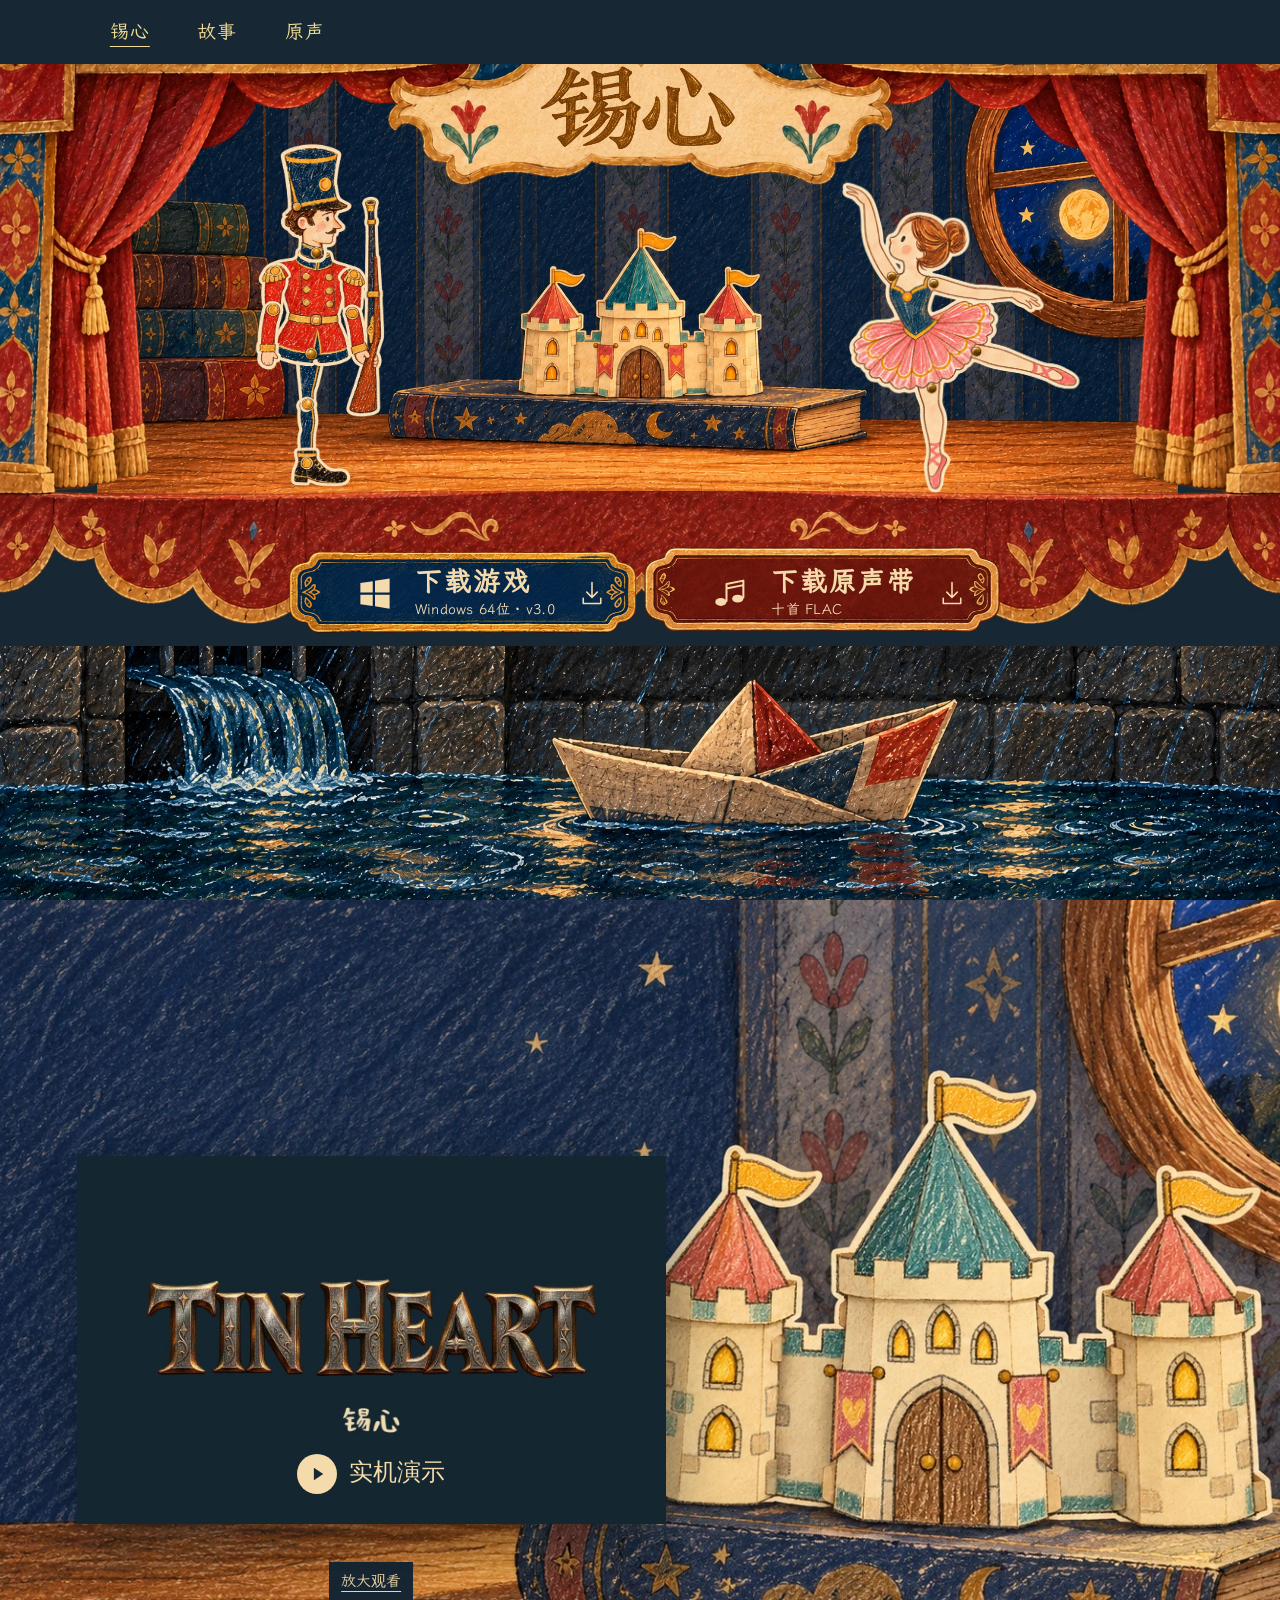
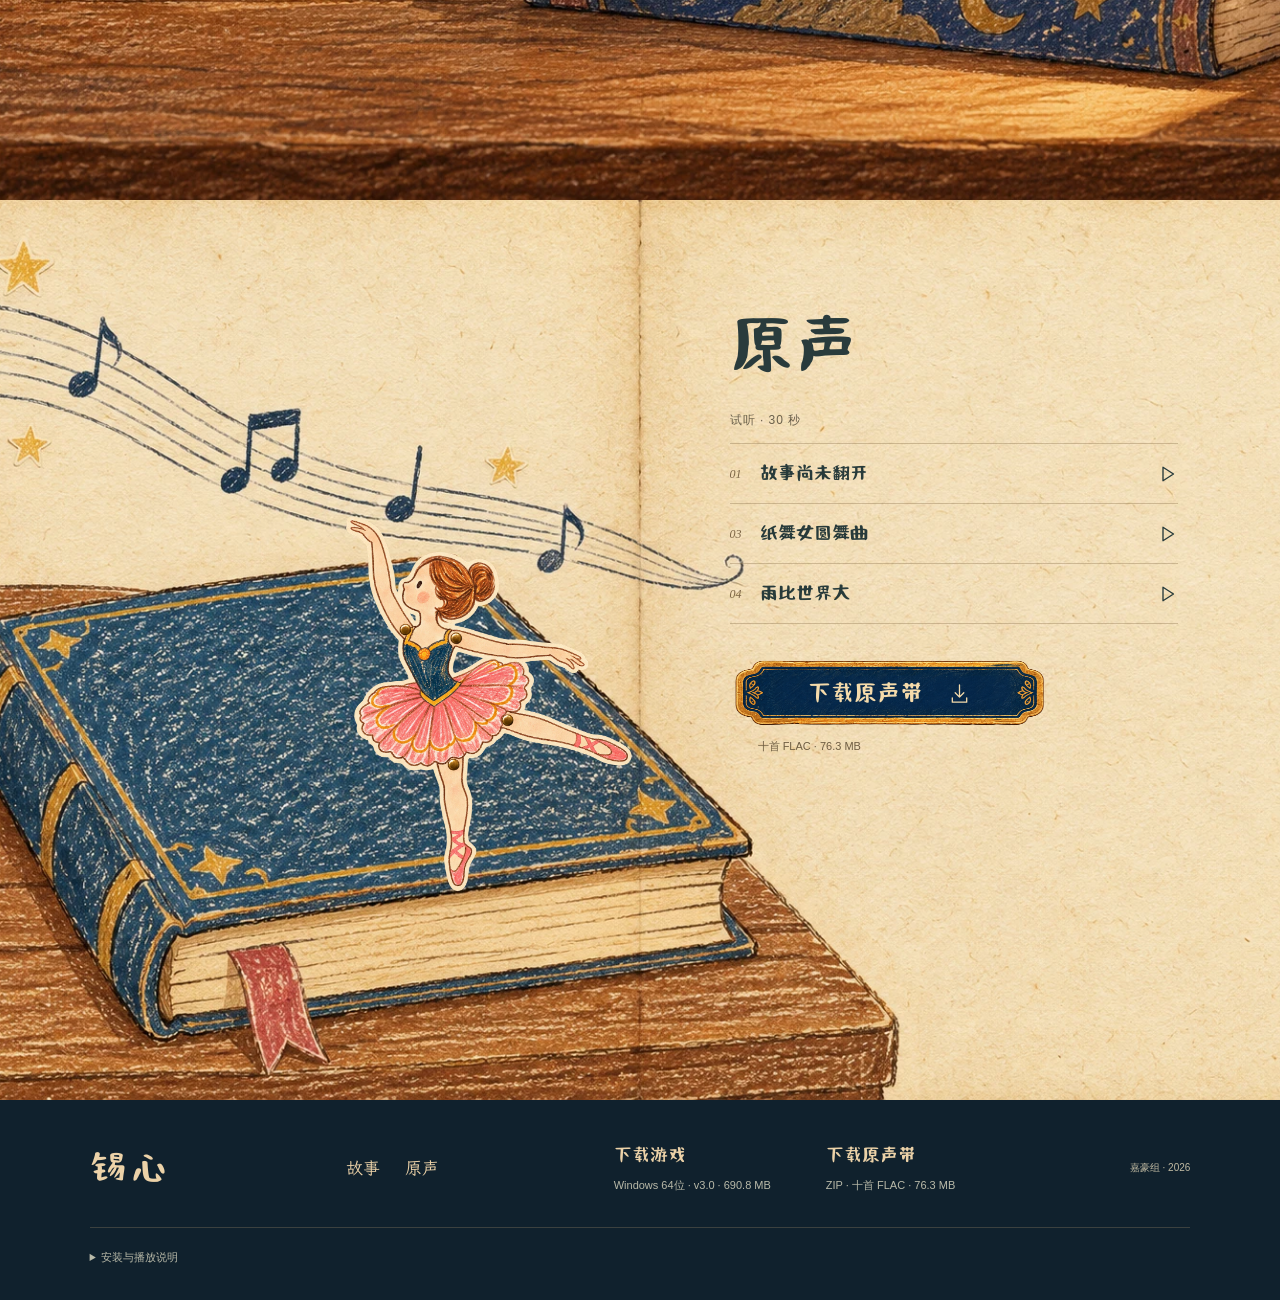
==== commit 79a4fbe5: "实机视频新增放大观看与全屏退出" ====
--- a/index.html
+++ b/index.html
@@ -1,4 +1,4 @@
-<!doctype html><html lang="zh-CN"><head><meta charset="utf-8"><meta name="viewport" content="width=device-width,initial-scale=1"><title>锡心</title><meta name="description" content="锡心 Windows 游戏与原声带下载。"><meta name="theme-color" content="#172733"><link rel="icon" href="assets/heart.webp"><link rel="preload" href="assets/fonts/nani-subset.woff2" as="font" type="font/woff2" crossorigin><link rel="stylesheet" href="style.css"><link rel="stylesheet" href="pages.css?v=trailer-left-2"><script src="app.js" defer></script></head><body><header class="site-header"><nav aria-label="主导航"><a href="index.html" aria-current="page">锡心</a><a href="story.html">故事</a><a href="soundtrack.html">原声</a></nav></header><a class="skip-link" href="#music">前往原声试听</a><main><div class="home-opening snap-screen"><section class="stage" id="home" aria-labelledby="game-title"><div role="img" aria-label="独腿锡兵与纸舞女，站在玩具房的纸城堡前"><picture><source srcset="assets/plates/toy-room.webp" type="image/webp"><img class="stage-room" src="assets/plates/toy-room.png" alt="" fetchpriority="high"></picture><picture><source srcset="assets/plates/soldier.webp" type="image/webp"><img class="stage-figure soldier" src="assets/plates/soldier.png" alt=""></picture><picture><source srcset="assets/plates/dancer.webp" type="image/webp"><img class="stage-figure dancer" src="assets/plates/dancer.png" alt=""></picture><picture><source srcset="assets/plates/stage-frame.webp" type="image/webp"><img class="stage-frame" src="assets/plates/stage-frame.png" alt=""></picture><picture><source srcset="assets/plates/stage-frame.webp" type="image/webp"><img class="stage-curtain curtain-left" src="assets/plates/stage-frame.png" alt=""></picture><picture><source srcset="assets/plates/stage-frame.webp" type="image/webp"><img class="stage-curtain curtain-right" src="assets/plates/stage-frame.png" alt=""></picture><div class="mobile-stage-crown" aria-hidden="true"><picture><source srcset="assets/plates/stage-frame.webp" type="image/webp"><img class="mobile-frame-crop" src="assets/plates/stage-frame.png" alt=""></picture></div></div><h1 class="stage-title" id="game-title"><span class="visually-hidden">锡心</span><picture aria-hidden="true"><source srcset="assets/theatre-title.webp" type="image/webp"><img src="assets/theatre-title.png" alt=""></picture></h1><a class="ticket ticket-game download-link" href="https://github.com/Sylvia-jiahao/tin_heart_website/releases/download/v3.0/TinHeart-v3.0-Setup.exe" data-download="game" download><picture><source srcset="assets/plates/game-ticket.webp" type="image/webp"><img src="assets/plates/game-ticket.png" alt=""></picture><svg class="icon system-icon" viewBox="0 0 32 32" aria-hidden="true"><path d="M3 7 14 5.5v10H3zm13-1.8L29 3v12.5H16zM3 17.5h11v10L3 26zm13 0h13V30l-13-2.2z"/></svg><span><strong>下载游戏</strong><small>Windows 64位 · v3.0</small></span><svg class="icon" viewBox="0 0 32 32" aria-hidden="true"><path d="M16 4v17m-6-6 6 6 6-6M6 22v6h20v-6"/></svg></a><a class="ticket ticket-ost download-link" href="https://github.com/Sylvia-jiahao/tin_heart_website/releases/download/v3.0/TinHeart-OST-FLAC.zip" data-download="soundtrack" download><picture><source srcset="assets/plates/ost-ticket.webp" type="image/webp"><img src="assets/plates/ost-ticket.png" alt=""></picture><svg class="icon music-icon" viewBox="0 0 32 32" aria-hidden="true"><path d="M12 23V8l15-3v15M12 12l15-3"/><ellipse cx="7" cy="24" rx="5" ry="3.5"/><ellipse cx="22" cy="21" rx="5" ry="3.5"/></svg><span><strong>下载原声带</strong><small>十首 FLAC</small></span><svg class="icon" viewBox="0 0 32 32" aria-hidden="true"><path d="M16 4v17m-6-6 6 6 6-6M6 22v6h20v-6"/></svg></a></section><div class="opening-water"><img src="assets/plates/sewer-preview.webp" alt="报纸船漂过灰蓝色的水道"></div></div><section class="journey snap-screen trailer-section" id="journey" aria-label="实机演示"><div class="water-peek" aria-hidden="true"><img src="assets/cover-v2.webp" alt="" loading="lazy"></div><div class="trailer-content"><div class="trailer-frame"><video id="trailer" width="960" height="600" poster="assets/video/tinheart-trailer-v2-poster.jpg" preload="none" playsinline controls data-src="assets/video/tinheart-trailer-v2.mp4" aria-label="锡心实机演示，约56秒"></video><button class="trailer-start" type="button" hidden aria-label="播放锡心实机演示"><svg viewBox="0 0 32 32" aria-hidden="true"><path d="m11 6 15 10-15 10z"/></svg><span>实机演示</span></button></div><p class="trailer-status" role="status" aria-live="polite"></p><a class="trailer-direct" href="assets/video/tinheart-trailer-v2.mp4">直接打开视频</a></div></section>
+<!doctype html><html lang="zh-CN"><head><meta charset="utf-8"><meta name="viewport" content="width=device-width,initial-scale=1"><title>锡心</title><meta name="description" content="锡心 Windows 游戏与原声带下载。"><meta name="theme-color" content="#172733"><link rel="icon" href="assets/heart.webp"><link rel="preload" href="assets/fonts/nani-subset.woff2" as="font" type="font/woff2" crossorigin><link rel="stylesheet" href="style.css"><link rel="stylesheet" href="pages.css?v=trailer-expand-1"><script src="app.js?v=trailer-expand-1" defer></script></head><body><header class="site-header"><nav aria-label="主导航"><a href="index.html" aria-current="page">锡心</a><a href="story.html">故事</a><a href="soundtrack.html">原声</a></nav></header><a class="skip-link" href="#music">前往原声试听</a><main><div class="home-opening snap-screen"><section class="stage" id="home" aria-labelledby="game-title"><div role="img" aria-label="独腿锡兵与纸舞女，站在玩具房的纸城堡前"><picture><source srcset="assets/plates/toy-room.webp" type="image/webp"><img class="stage-room" src="assets/plates/toy-room.png" alt="" fetchpriority="high"></picture><picture><source srcset="assets/plates/soldier.webp" type="image/webp"><img class="stage-figure soldier" src="assets/plates/soldier.png" alt=""></picture><picture><source srcset="assets/plates/dancer.webp" type="image/webp"><img class="stage-figure dancer" src="assets/plates/dancer.png" alt=""></picture><picture><source srcset="assets/plates/stage-frame.webp" type="image/webp"><img class="stage-frame" src="assets/plates/stage-frame.png" alt=""></picture><picture><source srcset="assets/plates/stage-frame.webp" type="image/webp"><img class="stage-curtain curtain-left" src="assets/plates/stage-frame.png" alt=""></picture><picture><source srcset="assets/plates/stage-frame.webp" type="image/webp"><img class="stage-curtain curtain-right" src="assets/plates/stage-frame.png" alt=""></picture><div class="mobile-stage-crown" aria-hidden="true"><picture><source srcset="assets/plates/stage-frame.webp" type="image/webp"><img class="mobile-frame-crop" src="assets/plates/stage-frame.png" alt=""></picture></div></div><h1 class="stage-title" id="game-title"><span class="visually-hidden">锡心</span><picture aria-hidden="true"><source srcset="assets/theatre-title.webp" type="image/webp"><img src="assets/theatre-title.png" alt=""></picture></h1><a class="ticket ticket-game download-link" href="https://github.com/Sylvia-jiahao/tin_heart_website/releases/download/v3.0/TinHeart-v3.0-Setup.exe" data-download="game" download><picture><source srcset="assets/plates/game-ticket.webp" type="image/webp"><img src="assets/plates/game-ticket.png" alt=""></picture><svg class="icon system-icon" viewBox="0 0 32 32" aria-hidden="true"><path d="M3 7 14 5.5v10H3zm13-1.8L29 3v12.5H16zM3 17.5h11v10L3 26zm13 0h13V30l-13-2.2z"/></svg><span><strong>下载游戏</strong><small>Windows 64位 · v3.0</small></span><svg class="icon" viewBox="0 0 32 32" aria-hidden="true"><path d="M16 4v17m-6-6 6 6 6-6M6 22v6h20v-6"/></svg></a><a class="ticket ticket-ost download-link" href="https://github.com/Sylvia-jiahao/tin_heart_website/releases/download/v3.0/TinHeart-OST-FLAC.zip" data-download="soundtrack" download><picture><source srcset="assets/plates/ost-ticket.webp" type="image/webp"><img src="assets/plates/ost-ticket.png" alt=""></picture><svg class="icon music-icon" viewBox="0 0 32 32" aria-hidden="true"><path d="M12 23V8l15-3v15M12 12l15-3"/><ellipse cx="7" cy="24" rx="5" ry="3.5"/><ellipse cx="22" cy="21" rx="5" ry="3.5"/></svg><span><strong>下载原声带</strong><small>十首 FLAC</small></span><svg class="icon" viewBox="0 0 32 32" aria-hidden="true"><path d="M16 4v17m-6-6 6 6 6-6M6 22v6h20v-6"/></svg></a></section><div class="opening-water"><img src="assets/plates/sewer-preview.webp" alt="报纸船漂过灰蓝色的水道"></div></div><section class="journey snap-screen trailer-section" id="journey" aria-label="实机演示"><div class="water-peek" aria-hidden="true"><img src="assets/cover-v2.webp" alt="" loading="lazy"></div><div class="trailer-content"><div class="trailer-frame"><video id="trailer" width="960" height="600" poster="assets/video/tinheart-trailer-v2-poster.jpg" preload="none" playsinline controls data-src="assets/video/tinheart-trailer-v2.mp4" aria-label="锡心实机演示，约56秒"></video><button class="trailer-start" type="button" hidden aria-label="播放锡心实机演示"><svg viewBox="0 0 32 32" aria-hidden="true"><path d="m11 6 15 10-15 10z"/></svg><span>实机演示</span></button><button class="trailer-close" type="button" aria-label="退出放大观看">退出放大</button></div><p class="trailer-status" role="status" aria-live="polite"></p><button class="trailer-direct" type="button" hidden>放大观看</button><noscript><a class="trailer-direct" href="assets/video/tinheart-trailer-v2.mp4">放大观看</a></noscript></div></section>
 <section class="music snap-screen" id="music" aria-labelledby="music-title"><div class="music-illustration" aria-hidden="true"><img class="music-background" src="assets/music-v2.webp" alt="" loading="lazy"><picture><source srcset="assets/plates/dancer.webp" type="image/webp"><img class="music-dancer" src="assets/plates/dancer.png" alt="" loading="lazy"></picture></div><div class="music-content"><h2 id="music-title">原声</h2><p class="preview-note">试听 · 30 秒</p><div class="track-list"><button class="track" data-track="opening" aria-label="试听故事尚未翻开" aria-pressed="false"><span class="track-number">01</span><span>故事尚未翻开</span><span class="track-symbol"><svg class="icon" viewBox="0 0 32 32" aria-hidden="true"><path d="m12 7 14 9-14 9z"/></svg></span></button><button class="track" data-track="waltz" aria-label="试听纸舞女圆舞曲" aria-pressed="false"><span class="track-number">03</span><span>纸舞女圆舞曲</span><span class="track-symbol"><svg class="icon" viewBox="0 0 32 32" aria-hidden="true"><path d="m12 7 14 9-14 9z"/></svg></span></button><button class="track" data-track="rain" aria-label="试听雨比世界大" aria-pressed="false"><span class="track-number">04</span><span>雨比世界大</span><span class="track-symbol"><svg class="icon" viewBox="0 0 32 32" aria-hidden="true"><path d="m12 7 14 9-14 9z"/></svg></span></button></div><div class="player" hidden><p id="now-playing" role="status" aria-live="polite"></p><audio id="audio" controls preload="none" aria-label="原声带试听"></audio></div><a class="music-download download-link" href="https://github.com/Sylvia-jiahao/tin_heart_website/releases/download/v3.0/TinHeart-OST-FLAC.zip" data-download="soundtrack" download><picture><source srcset="assets/plates/game-ticket.webp" type="image/webp"><img src="assets/plates/game-ticket.png" alt="" loading="lazy"></picture><span>下载原声带</span><svg class="icon" viewBox="0 0 32 32" aria-hidden="true"><path d="M16 4v17m-6-6 6 6 6-6M6 22v6h20v-6"/></svg></a><p class="download-meta">十首 FLAC · <span class="ost-size">76.3 MB</span></p></div></section></main>
 <footer><a class="footer-brand" href="#home">锡心</a><nav class="footer-pages" aria-label="页尾导航"><a href="story.html">故事</a><a href="soundtrack.html">原声</a></nav><div class="footer-downloads"><a class="download-link" data-download="game" href="https://github.com/Sylvia-jiahao/tin_heart_website/releases/download/v3.0/TinHeart-v3.0-Setup.exe" download>下载游戏<span>Windows 64位 · v3.0 · <span class="game-size">690.8 MB</span></span></a><a class="download-link" data-download="soundtrack" href="https://github.com/Sylvia-jiahao/tin_heart_website/releases/download/v3.0/TinHeart-OST-FLAC.zip" download>下载原声带<span>ZIP · 十首 FLAC · <span class="ost-size">76.3 MB</span></span></a></div><span class="credit">嘉豪组 · 2026</span><details class="install-notes"><summary>安装与播放说明</summary><p>游戏：下载后运行安装程序，按向导完成安装。<br>原声带：解压 ZIP 后播放 FLAC，封面与播放列表随包附上。</p></details></footer>
 <p class="download-toast" role="status" aria-live="polite"></p></body></html>
--- a/pages.css
+++ b/pages.css
@@ -1,106 +1,116 @@
-/* Native page stops: no wheel interception or nested scrolling containers. */
-html{scroll-snap-type:y mandatory;scroll-padding-top:0}
-.site-header{position:fixed;inset:0 0 auto;z-index:30;height:64px;background:#172733;color:#f2df95;padding:0 8.58%;display:flex;align-items:center}
-.site-header nav{display:flex;align-items:center;gap:clamp(28px,3.7vw,60px);font:clamp(17px,1.5vw,25px)/1 TinHeartWen,serif;letter-spacing:1px}
-.site-header a{min-height:44px;display:flex;align-items:center;position:relative}
-.site-header a[aria-current=page]{text-decoration:underline;text-underline-offset:8px;text-decoration-thickness:1px}
-.site-header a:hover{color:#fff3ce}
-.site-header a:focus-visible{outline:3px solid #f5dbab;outline-offset:4px}
-@media(max-width:760px){.site-header{height:56px;padding:0 8%}.site-header nav{font-size:17px;gap:35px}}
-.snap-screen,body>footer{scroll-snap-align:start;scroll-snap-stop:always}
-.home-opening{min-height:100svh;display:flex;flex-direction:column}
-.opening-water{flex:1;min-height:130px;position:relative;overflow:hidden}
-.opening-water img{position:absolute;width:100%;height:100%;object-fit:cover;object-position:57% 55%}
-.journey.snap-screen{min-height:100svh;display:flex;flex-direction:column}
-.journey.snap-screen .water-peek{height:auto;flex:1;min-height:55svh}
-.journey.snap-screen .water-peek img{position:absolute;inset:0;object-position:center}
-.journey-nav{width:100%;flex-wrap:wrap;gap:20px 35px}
-.collection-links{display:flex;gap:32px;font:20px/1.5 TinHeartWen,serif}
-.collection-links a{padding:8px 0;text-decoration:underline;text-underline-offset:7px;text-decoration-thickness:1px}
-.collection-links a:hover{color:#fff3ce}
-.music.snap-screen{min-height:100svh;max-height:none}
-.nav-art{left:16.52%;width:4.8%}.nav-story{left:24.4%;width:4.8%}.stage-nav .nav-music{left:32.3%;width:4.8%}
-.footer-pages{display:flex;gap:25px;font:17px/1.5 TinHeartWen,serif}
-.footer-pages a{padding:8px 0}.footer-pages a:hover{text-decoration:underline;text-underline-offset:6px}
-.collection-page{--page-gutter:clamp(25px,6vw,105px);font-family:TinHeartWen,serif;background:var(--night)}
-.collection-header{position:fixed;z-index:15;top:0;left:0;width:100%;height:76px;background:#172733;color:var(--paper);border-bottom:1px solid #e1ad5833;display:flex;align-items:center;justify-content:space-between;padding:0 var(--page-gutter);gap:28px}
-.collection-brand{font:30px/1 var(--hand);white-space:nowrap}
-.collection-header nav{display:flex;gap:clamp(20px,3.3vw,54px);align-items:center;font-size:18px}
-.collection-header nav a{min-height:44px;display:flex;align-items:center;white-space:nowrap}
-.collection-header [aria-current=page]{color:var(--gold);text-decoration:underline;text-underline-offset:8px}
-.collection-header .header-download{font-size:15px;color:var(--gold)}
-.folio-opening{min-height:100svh;padding:110px var(--page-gutter) 35px;display:flex;flex-direction:column;gap:22px}
-.folio-heading{display:flex;align-items:baseline;justify-content:space-between;gap:25px}
-.collection-page h1{font:normal clamp(48px,6vw,86px)/1.2 var(--hand);margin:0}
-.folio-heading p{font-size:18px;margin:0;line-height:1.8}
-.gallery-picture{border:0;padding:0;background:none;display:block;cursor:zoom-in;width:100%;color:inherit;font:inherit;text-align:left}
-.gallery-picture img{width:100%;height:100%;object-fit:cover}
-.folio-opening .gallery-picture{flex:1;min-height:280px;position:relative}
-.folio-opening .gallery-picture img{position:absolute;inset:0;object-fit:cover}
-.folio-caption{display:flex;justify-content:space-between;gap:20px;color:#d9bf94;font-size:13px;margin:0}
-.paper-spread{min-height:100svh;padding:110px var(--page-gutter) 55px;background:var(--paper);color:#293b3c}
-.collection-page h2{font:normal clamp(35px,4.4vw,64px)/1.3 var(--hand);margin:0 0 22px}
-.character-heading{display:flex;align-items:baseline;justify-content:space-between;gap:35px}.character-heading p{font-size:18px;margin:0}
-.character-pair{display:grid;grid-template-columns:1fr 1fr;gap:8%;max-width:1100px;margin:30px auto 0}
-.character-pair figure{margin:0;text-align:center}.character-pair img{height:52svh;min-height:290px;width:100%;object-fit:contain}.character-pair figcaption{font-size:24px;margin-top:15px}
-.character-pair small{display:block;font-size:15px;margin-top:5px;color:#594f3c}
-.detail-spread{min-height:100svh;padding:110px var(--page-gutter) 60px;display:flex;flex-direction:column;justify-content:center}
-.detail-grid{display:grid;grid-template-columns:1.1fr 1fr 1fr;gap:30px;margin-top:25px}
-.detail-grid figure{margin:0}.detail-window{height:44svh;min-height:240px;overflow:hidden;background:#f5dbab;position:relative}
-.detail-window img{position:absolute;max-width:none}.detail-crayon img{height:180%;width:auto;left:-160%;top:-45%}.detail-paper img{height:210%;width:auto;left:-8%;top:-2%}.detail-joint img{height:280%;width:auto;left:-34%;top:-60%}
-.detail-grid figcaption{font-size:23px;margin-top:18px}.detail-grid small{font-size:15px;display:block;margin-top:6px;color:#d4c6ac}
-.art-landscape{min-height:100svh;padding:110px var(--page-gutter) 35px;display:flex;flex-direction:column;gap:20px}
-.art-landscape .gallery-picture{position:relative;flex:1;min-height:320px}.art-landscape .gallery-picture img{position:absolute;inset:0;object-fit:contain}
-.page-turn{min-height:45svh;padding:75px var(--page-gutter);display:flex;align-items:center;justify-content:space-between;gap:30px;background:#75251b}
-.page-turn h2{margin:0}.page-turn a{font-size:25px;min-height:50px;display:flex;align-items:center;gap:20px}.page-turn a:hover{text-decoration:underline;text-underline-offset:8px}
-.story-page{background:#f5dbab;color:#293b3c}
-.book-spread{min-height:100svh;padding:115px var(--page-gutter) 65px;display:grid;grid-template-columns:minmax(0,.8fr) minmax(0,1.2fr);gap:7%;align-items:center}
-.story-copy{max-width:29em}.story-copy h1{font-size:clamp(45px,4.8vw,72px);margin-bottom:25px}.story-copy h2{font-size:clamp(36px,4vw,56px)}
-.story-copy p{font-size:clamp(18px,1.65vw,24px);line-height:2.05;margin:0 0 18px;letter-spacing:.03em;text-wrap:pretty}
-.story-copy .source-note{font-size:14px;color:#64593e;margin-top:25px}
-.story-puppets{height:65svh;max-height:650px;position:relative;background:none}
-.story-puppets .story-soldier{position:absolute;left:2%;bottom:4%;height:90%;width:40%;object-fit:contain}
-.story-puppets .story-dancer{position:absolute;right:0;bottom:12%;height:76%;width:60%;object-fit:contain}
-.book-image{width:100%;max-height:72svh;object-fit:contain}
-.book-spread.night-spread{background:#172733;color:#f5dbab}
-.wide-story{min-height:100svh;position:relative;display:flex;flex-direction:column;background:#172733;color:#f5dbab}
-.wide-story>img{width:100%;height:66svh;object-fit:cover;object-position:center 60%}
-.wide-story .story-copy{padding:40px var(--page-gutter) 55px;max-width:none;display:grid;grid-template-columns:1fr 1.4fr;gap:7%;align-items:baseline}
-.wide-story .story-copy p{margin:0;font-size:21px}
-.story-colophon{max-width:760px;margin:auto;padding:125px 30px 90px;min-height:75svh;text-align:center}
-.story-colophon p{font-size:19px;line-height:2}.story-colophon a{text-decoration:underline;text-underline-offset:5px}
-.story-colophon .source-note{font-size:13px;margin-top:35px;color:#64593e}
-.soundtrack-page{background:#f5dbab;color:#293b3c}
-.album-layout{min-height:100svh;padding:125px var(--page-gutter) 75px;display:grid;grid-template-columns:minmax(0,1fr) minmax(0,1fr);gap:8%;align-items:start}
-.album-sleeve{position:sticky;top:110px}.album-sleeve h1{margin-bottom:25px}.album-cover{max-width:450px;width:100%;height:auto}.album-edition{font-size:14px;margin:18px 0 0;color:#64593e}
-.album-sleeve .music-download{margin-top:20px}.album-sleeve .download-meta{margin:8px 0 0}
-.album-tracks{padding-top:15px}.album-tracks .preview-note{margin-bottom:18px}.album-tracks .track{font-family:TinHeartWen,serif;gap:18px}.track-duration{font:13px/1 Georgia,serif;margin-left:auto;color:#64593e}.album-tracks .track-symbol{margin-left:8px}
-.album-tracks .player{position:sticky;bottom:0;background:#f5dbab;padding:15px 0;z-index:3}
-.album-credits{border-top:1px solid #92795366;margin-top:25px;padding-top:20px;font-size:13px;line-height:1.9;color:#64593e}.album-credits p{margin:0 0 9px}
-.collection-page footer{font-family:var(--body)}
-.paper-spread :is(a,button,summary,audio):focus-visible,.story-page main :is(a,button,summary,audio):focus-visible,.soundtrack-page main :is(a,button,summary,audio):focus-visible,.music :is(a,button,summary,audio):focus-visible{outline:3px solid #293b3c;outline-offset:5px}
-@media(max-width:1000px) and (min-width:761px){.collection-header{padding:0 30px}.collection-header nav{gap:26px}.collection-header .header-download{display:none}.book-spread{gap:5%;grid-template-columns:1fr 1.1fr}.story-copy p{font-size:20px}.detail-grid{gap:18px}.album-layout{gap:6%}.album-tracks .track{gap:12px;font-size:17px}}
-@media(max-width:760px){html{scroll-snap-type:y proximity}.home-opening{min-height:100svh}.stage-nav .nav-home{left:4%;width:18%}.stage-nav .nav-art{left:28%;width:18%}.stage-nav .nav-story{left:52%;width:18%}.stage-nav .nav-music{left:76%;width:18%}.stage-nav a{font-size:16px}.journey-nav{padding:25px}.collection-links{gap:25px;flex-basis:100%;font-size:18px}.music.snap-screen{min-height:910px}.collection-header{height:68px;padding:0 22px;gap:22px}.collection-brand{font-size:26px}.collection-header nav{gap:22px;font-size:16px}.collection-header .header-download{display:none}.folio-opening,.paper-spread,.detail-spread,.art-landscape{padding-top:100px}.folio-heading{display:block}.folio-heading p{font-size:17px;margin-top:15px}.folio-opening .gallery-picture{min-height:50svh}.folio-caption{font-size:12px}.character-heading{display:block}.character-heading p{font-size:17px}.character-pair{gap:15px;margin-top:35px}.character-pair img{height:43svh;min-height:240px}.character-pair figcaption{font-size:22px}.character-pair small{font-size:13px}.detail-spread{min-height:auto}.detail-grid{grid-template-columns:1fr;gap:40px}.detail-window{height:46svh;min-height:260px}.detail-crayon img{height:180%;width:auto;left:-180%;top:-45%}.detail-paper img{height:230%;left:5%}.detail-joint img{left:-10%}.detail-grid small{font-size:15px}.art-landscape{min-height:85svh}.page-turn{display:block;min-height:40svh;padding-top:60px;padding-bottom:60px}.page-turn a{margin-top:30px;font-size:23px}.book-spread{padding-top:100px;padding-bottom:50px;grid-template-columns:1fr;gap:25px;min-height:100svh}.story-copy{max-width:none}.story-copy p{font-size:20px;line-height:1.95}.story-copy h1{font-size:49px}.story-copy h2{font-size:40px}.story-puppets{height:45svh;min-height:290px;max-width:460px;width:100%;margin:auto}.book-image{max-height:52svh}.wide-story>img{height:52svh}.wide-story .story-copy{display:block;padding:32px 25px 45px}.wide-story .story-copy p{font-size:20px}.wide-story .story-copy h2{margin-bottom:18px}.story-colophon{padding-top:95px}.album-layout{display:block;padding-top:100px}.album-sleeve{position:static}.album-sleeve h1{font-size:56px}.album-cover{max-width:420px}.album-tracks{padding-top:45px}.album-tracks .track{font-size:19px}.album-credits{font-size:13px}.footer-pages{gap:28px;flex-basis:100%;order:2}.page-turn h2{font-size:38px}}
-@media(prefers-reduced-motion:reduce){html{scroll-snap-type:none;scroll-behavior:auto}.snap-screen,body>footer{scroll-snap-stop:normal}}
-
-@media(max-width:760px){.folio-opening .gallery-picture img{object-fit:contain}.wide-story{justify-content:center;padding-top:85px}.wide-story>img{height:auto;aspect-ratio:1.6;object-fit:contain}.wide-story .story-copy{padding-bottom:65px}}
-
-/* Actual gameplay, kept inside the second page stop. */
-.journey.trailer-section{position:relative;justify-content:center;align-items:flex-start;padding:88px 6vw 32px;isolation:isolate}
-.journey.trailer-section .water-peek{position:absolute;inset:0;min-height:0;height:100%;z-index:-2}
-.trailer-section:after{content:none}
-.trailer-content{width:min(46vw,640px,calc((100svh - 160px)*1.6));text-align:center}
-.trailer-frame{position:relative;background:#172733;box-shadow:0 18px 60px #08151d80}
-.trailer-frame video{display:block;width:100%;height:auto;aspect-ratio:8/5;object-fit:contain;color-scheme:dark}
-.trailer-start{position:absolute;inset:0;display:flex;align-items:flex-end;justify-content:center;flex-direction:row;gap:12px;padding:0 20px 5%;background:transparent;color:#f5dbab;border:0;cursor:pointer;font:24px/1.3 TinHeartWen,serif}
-.trailer-start[hidden]{display:none}
-.trailer-start span{padding-bottom:6px}
-.trailer-start svg{width:40px;height:40px;padding:10px;background:#f5dbab;fill:#172733;border-radius:50%;transition:transform .2s}
-.trailer-start:hover svg{transform:scale(1.1)}
-.trailer-start:focus-visible{outline:3px solid #f5dbab;outline-offset:6px}
-.trailer-status:not(:empty){background:#172733;padding:8px 12px}
-.trailer-status{font:16px/1.6 TinHeartWen,serif;color:#f5dbab;min-height:26px;margin:12px 0 0}
-.trailer-direct{display:inline-block;color:#f5dbab;font:15px/1.5 TinHeartWen,serif;text-decoration:underline;text-underline-offset:5px;padding:8px 12px;background:#172733}
-.trailer-direct:focus-visible{outline:3px solid #f5dbab;outline-offset:3px}
-@media(max-width:760px){.journey.trailer-section{justify-content:flex-start;padding:100px 6vw 28px}.trailer-content{width:min(88%,480px)}.journey.trailer-section .water-peek img{object-position:70% center}.trailer-start{font-size:20px}.trailer-start svg{width:32px;height:32px;padding:8px}.trailer-start span{font-size:18px;padding-bottom:4px}.trailer-status{font-size:15px}}
-@media(prefers-reduced-motion:reduce){.trailer-start svg{transition:none}}
+/* Native page stops: no wheel interception or nested scrolling containers. */
+html{scroll-snap-type:y mandatory;scroll-padding-top:0}
+.site-header{position:fixed;inset:0 0 auto;z-index:30;height:64px;background:#172733;color:#f2df95;padding:0 8.58%;display:flex;align-items:center}
+.site-header nav{display:flex;align-items:center;gap:clamp(28px,3.7vw,60px);font:clamp(17px,1.5vw,25px)/1 TinHeartWen,serif;letter-spacing:1px}
+.site-header a{min-height:44px;display:flex;align-items:center;position:relative}
+.site-header a[aria-current=page]{text-decoration:underline;text-underline-offset:8px;text-decoration-thickness:1px}
+.site-header a:hover{color:#fff3ce}
+.site-header a:focus-visible{outline:3px solid #f5dbab;outline-offset:4px}
+@media(max-width:760px){.site-header{height:56px;padding:0 8%}.site-header nav{font-size:17px;gap:35px}}
+.snap-screen,body>footer{scroll-snap-align:start;scroll-snap-stop:always}
+.home-opening{min-height:100svh;display:flex;flex-direction:column}
+.opening-water{flex:1;min-height:130px;position:relative;overflow:hidden}
+.opening-water img{position:absolute;width:100%;height:100%;object-fit:cover;object-position:57% 55%}
+.journey.snap-screen{min-height:100svh;display:flex;flex-direction:column}
+.journey.snap-screen .water-peek{height:auto;flex:1;min-height:55svh}
+.journey.snap-screen .water-peek img{position:absolute;inset:0;object-position:center}
+.journey-nav{width:100%;flex-wrap:wrap;gap:20px 35px}
+.collection-links{display:flex;gap:32px;font:20px/1.5 TinHeartWen,serif}
+.collection-links a{padding:8px 0;text-decoration:underline;text-underline-offset:7px;text-decoration-thickness:1px}
+.collection-links a:hover{color:#fff3ce}
+.music.snap-screen{min-height:100svh;max-height:none}
+.nav-art{left:16.52%;width:4.8%}.nav-story{left:24.4%;width:4.8%}.stage-nav .nav-music{left:32.3%;width:4.8%}
+.footer-pages{display:flex;gap:25px;font:17px/1.5 TinHeartWen,serif}
+.footer-pages a{padding:8px 0}.footer-pages a:hover{text-decoration:underline;text-underline-offset:6px}
+.collection-page{--page-gutter:clamp(25px,6vw,105px);font-family:TinHeartWen,serif;background:var(--night)}
+.collection-header{position:fixed;z-index:15;top:0;left:0;width:100%;height:76px;background:#172733;color:var(--paper);border-bottom:1px solid #e1ad5833;display:flex;align-items:center;justify-content:space-between;padding:0 var(--page-gutter);gap:28px}
+.collection-brand{font:30px/1 var(--hand);white-space:nowrap}
+.collection-header nav{display:flex;gap:clamp(20px,3.3vw,54px);align-items:center;font-size:18px}
+.collection-header nav a{min-height:44px;display:flex;align-items:center;white-space:nowrap}
+.collection-header [aria-current=page]{color:var(--gold);text-decoration:underline;text-underline-offset:8px}
+.collection-header .header-download{font-size:15px;color:var(--gold)}
+.folio-opening{min-height:100svh;padding:110px var(--page-gutter) 35px;display:flex;flex-direction:column;gap:22px}
+.folio-heading{display:flex;align-items:baseline;justify-content:space-between;gap:25px}
+.collection-page h1{font:normal clamp(48px,6vw,86px)/1.2 var(--hand);margin:0}
+.folio-heading p{font-size:18px;margin:0;line-height:1.8}
+.gallery-picture{border:0;padding:0;background:none;display:block;cursor:zoom-in;width:100%;color:inherit;font:inherit;text-align:left}
+.gallery-picture img{width:100%;height:100%;object-fit:cover}
+.folio-opening .gallery-picture{flex:1;min-height:280px;position:relative}
+.folio-opening .gallery-picture img{position:absolute;inset:0;object-fit:cover}
+.folio-caption{display:flex;justify-content:space-between;gap:20px;color:#d9bf94;font-size:13px;margin:0}
+.paper-spread{min-height:100svh;padding:110px var(--page-gutter) 55px;background:var(--paper);color:#293b3c}
+.collection-page h2{font:normal clamp(35px,4.4vw,64px)/1.3 var(--hand);margin:0 0 22px}
+.character-heading{display:flex;align-items:baseline;justify-content:space-between;gap:35px}.character-heading p{font-size:18px;margin:0}
+.character-pair{display:grid;grid-template-columns:1fr 1fr;gap:8%;max-width:1100px;margin:30px auto 0}
+.character-pair figure{margin:0;text-align:center}.character-pair img{height:52svh;min-height:290px;width:100%;object-fit:contain}.character-pair figcaption{font-size:24px;margin-top:15px}
+.character-pair small{display:block;font-size:15px;margin-top:5px;color:#594f3c}
+.detail-spread{min-height:100svh;padding:110px var(--page-gutter) 60px;display:flex;flex-direction:column;justify-content:center}
+.detail-grid{display:grid;grid-template-columns:1.1fr 1fr 1fr;gap:30px;margin-top:25px}
+.detail-grid figure{margin:0}.detail-window{height:44svh;min-height:240px;overflow:hidden;background:#f5dbab;position:relative}
+.detail-window img{position:absolute;max-width:none}.detail-crayon img{height:180%;width:auto;left:-160%;top:-45%}.detail-paper img{height:210%;width:auto;left:-8%;top:-2%}.detail-joint img{height:280%;width:auto;left:-34%;top:-60%}
+.detail-grid figcaption{font-size:23px;margin-top:18px}.detail-grid small{font-size:15px;display:block;margin-top:6px;color:#d4c6ac}
+.art-landscape{min-height:100svh;padding:110px var(--page-gutter) 35px;display:flex;flex-direction:column;gap:20px}
+.art-landscape .gallery-picture{position:relative;flex:1;min-height:320px}.art-landscape .gallery-picture img{position:absolute;inset:0;object-fit:contain}
+.page-turn{min-height:45svh;padding:75px var(--page-gutter);display:flex;align-items:center;justify-content:space-between;gap:30px;background:#75251b}
+.page-turn h2{margin:0}.page-turn a{font-size:25px;min-height:50px;display:flex;align-items:center;gap:20px}.page-turn a:hover{text-decoration:underline;text-underline-offset:8px}
+.story-page{background:#f5dbab;color:#293b3c}
+.book-spread{min-height:100svh;padding:115px var(--page-gutter) 65px;display:grid;grid-template-columns:minmax(0,.8fr) minmax(0,1.2fr);gap:7%;align-items:center}
+.story-copy{max-width:29em}.story-copy h1{font-size:clamp(45px,4.8vw,72px);margin-bottom:25px}.story-copy h2{font-size:clamp(36px,4vw,56px)}
+.story-copy p{font-size:clamp(18px,1.65vw,24px);line-height:2.05;margin:0 0 18px;letter-spacing:.03em;text-wrap:pretty}
+.story-copy .source-note{font-size:14px;color:#64593e;margin-top:25px}
+.story-puppets{height:65svh;max-height:650px;position:relative;background:none}
+.story-puppets .story-soldier{position:absolute;left:2%;bottom:4%;height:90%;width:40%;object-fit:contain}
+.story-puppets .story-dancer{position:absolute;right:0;bottom:12%;height:76%;width:60%;object-fit:contain}
+.book-image{width:100%;max-height:72svh;object-fit:contain}
+.book-spread.night-spread{background:#172733;color:#f5dbab}
+.wide-story{min-height:100svh;position:relative;display:flex;flex-direction:column;background:#172733;color:#f5dbab}
+.wide-story>img{width:100%;height:66svh;object-fit:cover;object-position:center 60%}
+.wide-story .story-copy{padding:40px var(--page-gutter) 55px;max-width:none;display:grid;grid-template-columns:1fr 1.4fr;gap:7%;align-items:baseline}
+.wide-story .story-copy p{margin:0;font-size:21px}
+.story-colophon{max-width:760px;margin:auto;padding:125px 30px 90px;min-height:75svh;text-align:center}
+.story-colophon p{font-size:19px;line-height:2}.story-colophon a{text-decoration:underline;text-underline-offset:5px}
+.story-colophon .source-note{font-size:13px;margin-top:35px;color:#64593e}
+.soundtrack-page{background:#f5dbab;color:#293b3c}
+.album-layout{min-height:100svh;padding:125px var(--page-gutter) 75px;display:grid;grid-template-columns:minmax(0,1fr) minmax(0,1fr);gap:8%;align-items:start}
+.album-sleeve{position:sticky;top:110px}.album-sleeve h1{margin-bottom:25px}.album-cover{max-width:450px;width:100%;height:auto}.album-edition{font-size:14px;margin:18px 0 0;color:#64593e}
+.album-sleeve .music-download{margin-top:20px}.album-sleeve .download-meta{margin:8px 0 0}
+.album-tracks{padding-top:15px}.album-tracks .preview-note{margin-bottom:18px}.album-tracks .track{font-family:TinHeartWen,serif;gap:18px}.track-duration{font:13px/1 Georgia,serif;margin-left:auto;color:#64593e}.album-tracks .track-symbol{margin-left:8px}
+.album-tracks .player{position:sticky;bottom:0;background:#f5dbab;padding:15px 0;z-index:3}
+.album-credits{border-top:1px solid #92795366;margin-top:25px;padding-top:20px;font-size:13px;line-height:1.9;color:#64593e}.album-credits p{margin:0 0 9px}
+.collection-page footer{font-family:var(--body)}
+.paper-spread :is(a,button,summary,audio):focus-visible,.story-page main :is(a,button,summary,audio):focus-visible,.soundtrack-page main :is(a,button,summary,audio):focus-visible,.music :is(a,button,summary,audio):focus-visible{outline:3px solid #293b3c;outline-offset:5px}
+@media(max-width:1000px) and (min-width:761px){.collection-header{padding:0 30px}.collection-header nav{gap:26px}.collection-header .header-download{display:none}.book-spread{gap:5%;grid-template-columns:1fr 1.1fr}.story-copy p{font-size:20px}.detail-grid{gap:18px}.album-layout{gap:6%}.album-tracks .track{gap:12px;font-size:17px}}
+@media(max-width:760px){html{scroll-snap-type:y proximity}.home-opening{min-height:100svh}.stage-nav .nav-home{left:4%;width:18%}.stage-nav .nav-art{left:28%;width:18%}.stage-nav .nav-story{left:52%;width:18%}.stage-nav .nav-music{left:76%;width:18%}.stage-nav a{font-size:16px}.journey-nav{padding:25px}.collection-links{gap:25px;flex-basis:100%;font-size:18px}.music.snap-screen{min-height:910px}.collection-header{height:68px;padding:0 22px;gap:22px}.collection-brand{font-size:26px}.collection-header nav{gap:22px;font-size:16px}.collection-header .header-download{display:none}.folio-opening,.paper-spread,.detail-spread,.art-landscape{padding-top:100px}.folio-heading{display:block}.folio-heading p{font-size:17px;margin-top:15px}.folio-opening .gallery-picture{min-height:50svh}.folio-caption{font-size:12px}.character-heading{display:block}.character-heading p{font-size:17px}.character-pair{gap:15px;margin-top:35px}.character-pair img{height:43svh;min-height:240px}.character-pair figcaption{font-size:22px}.character-pair small{font-size:13px}.detail-spread{min-height:auto}.detail-grid{grid-template-columns:1fr;gap:40px}.detail-window{height:46svh;min-height:260px}.detail-crayon img{height:180%;width:auto;left:-180%;top:-45%}.detail-paper img{height:230%;left:5%}.detail-joint img{left:-10%}.detail-grid small{font-size:15px}.art-landscape{min-height:85svh}.page-turn{display:block;min-height:40svh;padding-top:60px;padding-bottom:60px}.page-turn a{margin-top:30px;font-size:23px}.book-spread{padding-top:100px;padding-bottom:50px;grid-template-columns:1fr;gap:25px;min-height:100svh}.story-copy{max-width:none}.story-copy p{font-size:20px;line-height:1.95}.story-copy h1{font-size:49px}.story-copy h2{font-size:40px}.story-puppets{height:45svh;min-height:290px;max-width:460px;width:100%;margin:auto}.book-image{max-height:52svh}.wide-story>img{height:52svh}.wide-story .story-copy{display:block;padding:32px 25px 45px}.wide-story .story-copy p{font-size:20px}.wide-story .story-copy h2{margin-bottom:18px}.story-colophon{padding-top:95px}.album-layout{display:block;padding-top:100px}.album-sleeve{position:static}.album-sleeve h1{font-size:56px}.album-cover{max-width:420px}.album-tracks{padding-top:45px}.album-tracks .track{font-size:19px}.album-credits{font-size:13px}.footer-pages{gap:28px;flex-basis:100%;order:2}.page-turn h2{font-size:38px}}
+@media(prefers-reduced-motion:reduce){html{scroll-snap-type:none;scroll-behavior:auto}.snap-screen,body>footer{scroll-snap-stop:normal}}
+
+@media(max-width:760px){.folio-opening .gallery-picture img{object-fit:contain}.wide-story{justify-content:center;padding-top:85px}.wide-story>img{height:auto;aspect-ratio:1.6;object-fit:contain}.wide-story .story-copy{padding-bottom:65px}}
+
+/* Actual gameplay, kept inside the second page stop. */
+.journey.trailer-section{position:relative;justify-content:center;align-items:flex-start;padding:88px 6vw 32px;isolation:isolate}
+.journey.trailer-section .water-peek{position:absolute;inset:0;min-height:0;height:100%;z-index:-2}
+.trailer-section:after{content:none}
+.trailer-content{width:min(46vw,640px,calc((100svh - 160px)*1.6));text-align:center}
+.trailer-frame{position:relative;background:#172733;box-shadow:0 18px 60px #08151d80}
+.trailer-frame video{display:block;width:100%;height:auto;aspect-ratio:8/5;object-fit:contain;color-scheme:dark}
+.trailer-start{position:absolute;inset:0;display:flex;align-items:flex-end;justify-content:center;flex-direction:row;gap:12px;padding:0 20px 5%;background:transparent;color:#f5dbab;border:0;cursor:pointer;font:24px/1.3 TinHeartWen,serif}
+.trailer-start[hidden]{display:none}
+.trailer-start span{padding-bottom:6px}
+.trailer-start svg{width:40px;height:40px;padding:10px;background:#f5dbab;fill:#172733;border-radius:50%;transition:transform .2s}
+.trailer-start:hover svg{transform:scale(1.1)}
+.trailer-start:focus-visible{outline:3px solid #f5dbab;outline-offset:6px}
+.trailer-status:not(:empty){background:#172733;padding:8px 12px}
+.trailer-status{font:16px/1.6 TinHeartWen,serif;color:#f5dbab;min-height:26px;margin:12px 0 0}
+.trailer-direct{display:inline-block;color:#f5dbab;font:15px/1.5 TinHeartWen,serif;text-decoration:underline;text-underline-offset:5px;padding:8px 12px;background:#172733}
+.trailer-direct:focus-visible{outline:3px solid #f5dbab;outline-offset:3px}
+@media(max-width:760px){.journey.trailer-section{justify-content:flex-start;padding:100px 6vw 28px}.trailer-content{width:min(88%,480px)}.journey.trailer-section .water-peek img{object-position:70% center}.trailer-start{font-size:20px}.trailer-start svg{width:32px;height:32px;padding:8px}.trailer-start span{font-size:18px;padding-bottom:4px}.trailer-status{font-size:15px}}
+@media(prefers-reduced-motion:reduce){.trailer-start svg{transition:none}}
+
+button.trailer-direct{border:0;cursor:pointer}
+button.trailer-direct[hidden]{display:none}
+.trailer-close{display:none}
+#trailer:fullscreen{width:100%;height:100%;aspect-ratio:auto;object-fit:contain;background:#000}
+.trailer-frame.is-expanded{position:fixed;inset:0;width:100%;height:100dvh;z-index:100;background:#000}
+.trailer-frame.is-expanded video{width:100%;height:100%;aspect-ratio:auto;object-fit:contain}
+.trailer-frame.is-expanded .trailer-close{display:block;position:absolute;top:20px;right:20px;min-height:44px;padding:8px 16px;background:#172733;color:#f5dbab;border:1px solid #f5dbab;font:18px/1.4 TinHeartWen,serif;cursor:pointer}
+.trailer-close:focus-visible{outline:3px solid #f5dbab;outline-offset:4px}
+body:has(.trailer-frame.is-expanded) .site-header{visibility:hidden}
